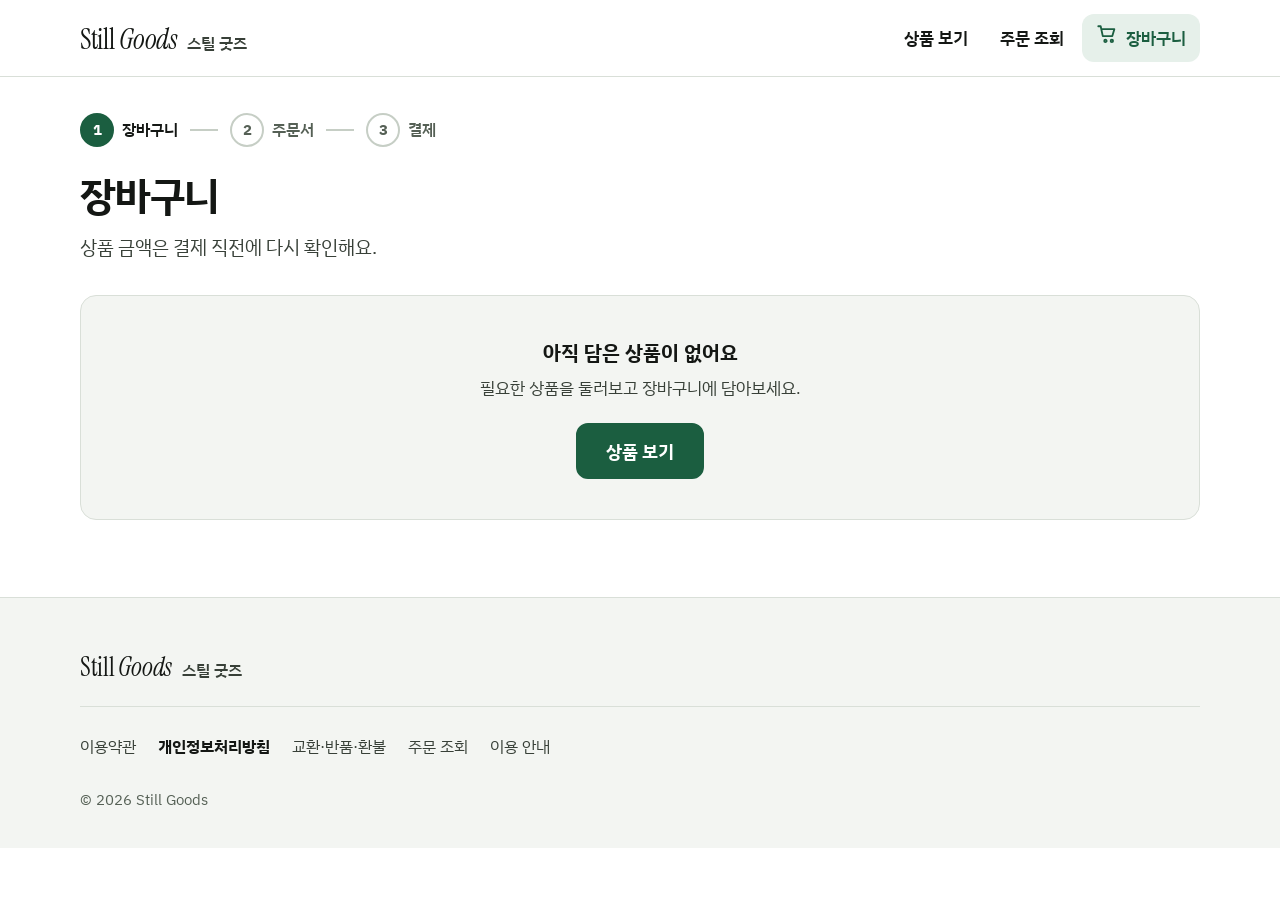
==== cart.html @ 02778bbd "Still Goods 3판 — 홈 · 가게 미리보기(결제 준비 중 · 판매자 정보 0 · 상품 63 · 사진 188) Co-Authored-By: Claude Fable 5.1 <" ====
<!doctype html>
<html lang="ko">
<head>
<meta charset="utf-8">
<meta name="viewport" content="width=device-width, initial-scale=1, viewport-fit=cover">
<title>장바구니 — Still Goods 스틸 굿즈</title>
<meta name="description" content="Still Goods 스틸 굿즈 장바구니.">
<meta name="theme-color" content="#ffffff">
<meta name="robots" content="noindex">
<link rel="icon" href="assets/icon.svg" type="image/svg+xml">
<!-- 가게 — 장바구니(이 브라우저의 localStorage sg.cart.v1). 금액은 예상이고, 결제 금액은 서버가 다시 계산한다. -->
<link rel="preconnect" href="https://fonts.googleapis.com">
<link rel="preconnect" href="https://fonts.gstatic.com" crossorigin>
<link rel="stylesheet" href="https://fonts.googleapis.com/css2?family=Instrument+Serif:ital@0;1&family=IBM+Plex+Mono:wght@400;500&family=IBM+Plex+Sans+KR:wght@400;500;600;700&display=swap">
<link rel="stylesheet" href="assets/style.css">
<link rel="stylesheet" href="assets/shop.css">
</head>
<body data-page="cart">

<header class="hd">
  <div class="wrap hd-row">
    <a class="wm" href="index.html" aria-label="Still Goods 스틸 굿즈 처음으로" data-copy-aria="brand.home_aria"><span class="wm-en">Still <i>Goods</i></span><span class="wm-ko" data-copy="brand.name_ko">스틸 굿즈</span></a>
    <nav class="nav" aria-label="가게 메뉴" data-copy-aria="nav.aria"><a href="shop.html" data-nav="shop" data-copy="nav.shop">상품 보기</a><a href="order.html" data-nav="order" data-copy="nav.order">주문 조회</a><a href="cart.html" data-nav="cart"><span data-icon="cart"></span><span data-copy="nav.cart">장바구니</span><span class="cnt" data-cart-count></span></a></nav>
  </div>
</header>

<main class="page" id="top">
  <div class="wrap">
    <ol class="steps" aria-label="주문 단계" data-copy-aria="steps.aria"><li aria-current="step" data-copy="steps.cart">장바구니</li><li data-copy="steps.checkout">주문서</li><li data-copy="steps.pay">결제</li></ol>
    <div class="page-head rise">
      <h1 data-copy="cart.title">장바구니</h1>
      <p class="lede" data-copy="cart.note">상품 금액은 결제 직전에 다시 확인해요.</p>
    </div>
    <div class="empty" id="cartEmpty" hidden><p class="empty-t" data-copy="cart.empty_title">아직 담은 상품이 없어요</p><p data-copy="cart.empty_body">필요한 상품을 둘러보고 장바구니에 담아보세요.</p><a class="btn" href="shop.html" data-copy="cart.empty_cta">상품 보기</a></div>
    <div class="split" id="cartWrap">
      <div>
        <div class="lines-c" id="cartLines" aria-live="polite"></div>
        <p class="msg" id="cartMsg" role="status"></p>
      </div>
      <aside class="summary" aria-labelledby="sumH">
        <h2 id="sumH" data-copy="sum.title">합계</h2>
        <dl class="sum-rows" id="cartSum"></dl>
        <a class="btn wide" id="toCheckout" href="checkout.html"><span data-copy="cart.checkout">주문하기</span> <span class="arr" aria-hidden="true">→</span></a>
        <p class="note" id="cartSplit" data-copy="cart.split_note" hidden>상품마다 보내는 곳이 달라 따로 도착할 수 있어요.</p>
      </aside>
    </div>
  </div>
</main>

<footer class="ft">
  <div class="wrap">
    <div class="ft-top"><a class="wm" href="index.html"><span class="wm-en">Still <i>Goods</i></span><span class="wm-ko" data-copy="brand.name_ko">스틸 굿즈</span></a></div>
    <nav class="ft-links" aria-label="약관과 안내" data-copy-aria="footer.links_aria"><a href="policy/terms.html" data-copy="footer.terms">이용약관</a><a href="policy/privacy.html"><b data-copy="footer.privacy">개인정보처리방침</b></a><a href="policy/refund.html" data-copy="footer.refund">교환·반품·환불</a><a href="order.html" data-copy="nav.order">주문 조회</a><a href="index.html#ask" data-contact hidden data-copy="nav.inquiry">문의하기</a><a href="LICENSES.md" data-copy="footer.info_link">이용 안내</a></nav>
    <dl class="biz" id="biz" hidden></dl>
    <p class="copy" data-copy="footer.copyright">© 2026 Still Goods</p>
  </div>
</footer>

<script src="assets/copy.ko.js"></script>
<script src="assets/ui.js"></script>
<script src="assets/shop.js"></script>
</body>
</html>
---- assets/style.css ----
/* Still Goods · 스틸 굿즈 — 3판 디자인 체계(오너 선택: 시안 B 의 흐름 + 시안 A 의 색 · 모양, docs/자사몰_디자인_방향_3판.md)
   흰 바탕 · 옅은 회색 구획 · 차분한 초록 하나 · 고딕(IBM Plex Sans KR) · 워드마크만 Instrument Serif · 주문번호 같은 값은 IBM Plex Mono.
   방향서 3절: 사진이 주인공(칸 가득) · 본문 18px(폰 17px) · 값 22~32px 굵게 · 대비 7:1 근처 · 누르는 곳 48px 이상 · 한 줄에 한 정보.
   아치 · 번호판 · 영문 머리말 0. 이 파일 = 바탕 · 머리 · 바닥 · 단추 · 사진 칸 · 홈. 가게 부품은 shop.css. */
:root{
  --bg:#ffffff; --soft:#f3f5f2; --soft-2:#e8ece7; --line:#d9dfd8; --line-2:#c6cec5;
  --ink:#141714; --ink-2:#384038; --ink-3:#556055;
  --green:#1b5e40; --green-2:#124530; --green-soft:#e6f0ea; --green-line:#c5dccd;
  --warn:#8a3b2e; --warn-soft:#f7e9e5;
  --f-ui:"IBM Plex Sans KR","Apple SD Gothic Neo","Malgun Gothic",sans-serif;
  --f-mono:"IBM Plex Mono",monospace;
  --f-display:"Instrument Serif","Times New Roman",serif;
  --r:16px; --gut:clamp(16px,4vw,40px); --sec:clamp(44px,6vw,80px);
}
*{box-sizing:border-box}
html{-webkit-text-size-adjust:100%;scroll-behavior:smooth}
body{margin:0;background:var(--bg);color:var(--ink);font-family:var(--f-ui);font-size:18px;line-height:1.7;word-break:keep-all;overflow-wrap:break-word;-webkit-font-smoothing:antialiased}
img{display:block;max-width:100%}
a{color:inherit;text-decoration:none}
button,input,select,textarea{font:inherit;color:inherit}
h1,h2,h3,p{margin:0}
[hidden]{display:none !important}
.wrap{width:100%;max-width:1200px;margin:0 auto;padding:0 var(--gut)}
.wrap.narrow{max-width:880px}
.ic{width:1em;height:1em;flex:none;fill:none;stroke:currentColor;stroke-width:2;stroke-linecap:round;stroke-linejoin:round}
:focus-visible{outline:3px solid var(--green);outline-offset:3px;border-radius:8px}

/* ── 머리 ── */
.hd{position:sticky;top:0;z-index:20;background:var(--bg);border-bottom:1px solid var(--line);padding-top:env(safe-area-inset-top)}
.hd-row{display:flex;align-items:center;justify-content:space-between;gap:16px;min-height:76px}
.wm{display:inline-flex;align-items:baseline;gap:10px;min-height:48px;padding-top:12px;white-space:nowrap}
.wm-en{font-family:var(--f-display);font-size:28px;line-height:1;letter-spacing:-.01em;color:var(--ink)}
.wm-en i{font-style:italic}
.wm-ko{font-size:16px;font-weight:600;color:var(--ink-2)}
.nav{display:flex;align-items:center;gap:4px}
.nav a{display:inline-flex;align-items:center;gap:8px;min-height:48px;padding:0 14px;border-radius:12px;font-size:17px;font-weight:600;color:var(--ink)}
.nav a:hover{background:var(--soft)}
.nav a[aria-current="page"]{background:var(--green-soft);color:var(--green)}
.nav .ic{font-size:22px}
.cnt{display:inline-grid;place-items:center;min-width:24px;height:24px;padding:0 7px;border-radius:999px;background:var(--green);color:#fff;font-size:15px;font-weight:700;line-height:1}
.cnt:empty{display:none}

/* 시험 결제 띠 */
.band{padding:10px var(--gut);background:#fff4d6;border-bottom:1px solid #e8d49a;color:#5a4300;font-size:16px;font-weight:600;text-align:center}

/* ── 단추 ── */
.btn{display:inline-flex;align-items:center;justify-content:center;gap:10px;min-height:56px;padding:0 28px;border:2px solid var(--green);border-radius:12px;
  background:var(--green);color:#fff;font-size:18px;font-weight:700;letter-spacing:-.01em;text-align:center;cursor:pointer;transition:background .2s,border-color .2s}
.btn:hover{background:var(--green-2);border-color:var(--green-2)}
.btn .ic{font-size:22px}
.btn.line,.btn.ghost{background:#fff;color:var(--ink);border-color:var(--line-2)}
.btn.line:hover,.btn.ghost:hover{border-color:var(--ink);background:#fff}
.btn.small{min-height:48px;padding:0 20px;font-size:17px}
.btn.wide{width:100%}
.btn.big{min-height:60px;font-size:19px}
.btn[disabled],.btn[aria-disabled="true"]{background:var(--soft-2);border-color:var(--soft-2);color:var(--ink-3);cursor:not-allowed}
.textlink{display:inline-flex;align-items:center;gap:6px;min-height:48px;font-weight:700;color:var(--green);text-decoration:underline;text-underline-offset:5px;text-decoration-color:var(--green-line)}
.textlink .ic{font-size:20px}

/* ── 사진 칸 — 상품이 칸의 90% 를 채우게(ui.js) ── */
.pic{position:relative;overflow:hidden;background:#fff;aspect-ratio:1/1}
.pic img{position:absolute;left:5%;top:5%;width:90%;max-width:none;height:auto}

/* ── 쪽 공통 ── */
.page{padding-top:clamp(20px,3vw,36px)}
.page-head{margin-bottom:clamp(20px,3vw,32px)}
.page-head h1{font-size:clamp(28px,3.4vw,40px);font-weight:700;line-height:1.3;letter-spacing:-.03em}
.lede{margin-top:10px;max-width:40em;font-size:clamp(17px,1.6vw,19px);line-height:1.7;color:var(--ink-2)}
.sec{padding-top:var(--sec)}
.h2{font-size:clamp(23px,2.3vw,28px);font-weight:700;line-height:1.35;letter-spacing:-.02em}
.sub{margin-top:6px;font-size:17px;color:var(--ink-2)}
.sec-head{display:flex;align-items:flex-end;justify-content:space-between;gap:16px;margin-bottom:22px}
.note{margin:0;font-size:16px;line-height:1.6;color:var(--ink-3)}

/* ── 홈: 무엇을 바꾸고 싶으세요? ── */
.ask-hero{background:var(--soft);border-bottom:1px solid var(--line);padding:clamp(32px,5vw,64px) 0 clamp(36px,5vw,64px)}
.ask-hero h1{font-size:clamp(32px,4.4vw,50px);font-weight:700;line-height:1.25;letter-spacing:-.03em}
.tiles{list-style:none;margin:clamp(24px,3vw,36px) 0 0;padding:0;display:grid;grid-template-columns:repeat(3,minmax(0,1fr));gap:16px}
.tile{display:flex;flex-direction:column;align-items:flex-start;gap:6px;height:100%;min-height:176px;padding:22px 22px 20px;border:2px solid var(--line);border-radius:18px;background:#fff;transition:border-color .2s,transform .2s,box-shadow .2s}
.tile:hover{border-color:var(--green);transform:translateY(-2px);box-shadow:0 18px 36px -28px rgba(20,60,35,.5)}
.tile-ic{display:grid;place-items:center;width:58px;height:58px;margin-bottom:8px;border-radius:50%;background:var(--green-soft);color:var(--green)}
.tile-ic .ic{font-size:30px}
.tile-name{font-size:23px;font-weight:700;line-height:1.3;letter-spacing:-.02em}
.tile-go{display:flex;align-items:center;gap:8px;margin-top:auto;padding-top:8px;font-size:17px;font-weight:700;color:var(--green)}
.tile-go .ic{font-size:20px}

/* ── 이렇게 고르세요(data/guides.json — 없으면 숨김) ── */
.guide-tabs{margin-top:16px}
#guide .textlink{margin-top:10px}
.guide-steps{list-style:none;margin:18px 0 0;padding:0;display:grid;grid-template-columns:repeat(3,minmax(0,1fr));gap:16px}
.guide-steps li{display:flex;gap:14px;padding:20px;border:1px solid var(--line);border-radius:var(--r);background:#fff}
.guide-steps .num{display:grid;place-items:center;flex:none;width:44px;height:44px;border-radius:50%;background:var(--green);color:#fff;font-size:20px;font-weight:700;font-variant-numeric:tabular-nums}
.guide-steps b{display:block;font-size:19px;font-weight:700;line-height:1.4}
.guide-steps p{margin-top:4px;font-size:16.5px;line-height:1.6;color:var(--ink-2)}
/* 고를 때 이런 점도 — 분야 cautions(후기 · 문의에서 자주 나온 점) 1~3줄, 세 단계 바로 아래 작은 상자 */
.cautions{margin-top:14px;padding:18px 22px;border:1px solid var(--line);border-radius:var(--r);background:var(--soft)}
.cautions h3{font-size:18px;font-weight:700;line-height:1.4}
.cautions ul{list-style:none;margin:8px 0 0;padding:0;display:grid;gap:6px}
.cautions li{position:relative;padding-left:18px;font-size:16.5px;line-height:1.6;color:var(--ink-2)}
.cautions li::before{content:"";position:absolute;left:2px;top:.72em;width:7px;height:7px;border-radius:50%;background:var(--green)}

/* ── 상품 카드 ── */
.grid{list-style:none;margin:0;padding:0;display:grid;grid-template-columns:repeat(4,minmax(0,1fr));gap:24px}
.card{display:flex;flex-direction:column;height:100%;border:1px solid var(--line);border-radius:var(--r);overflow:hidden;background:#fff;transition:box-shadow .25s,border-color .25s}
.card:hover{border-color:var(--line-2);box-shadow:0 18px 40px -28px rgba(20,40,25,.5)}
.card .pic{border-bottom:1px solid var(--line)}
.card-info{position:relative;display:flex;flex-direction:column;gap:6px;padding:16px 16px 18px 20px}
.card-info::before{content:"";position:absolute;left:0;top:16px;bottom:18px;width:4px;border-radius:0 3px 3px 0;background:var(--green)}
.card-name{font-size:17px;font-weight:500;line-height:1.5;display:-webkit-box;-webkit-line-clamp:2;-webkit-box-orient:vertical;overflow:hidden}
.card-price{display:flex;flex-wrap:wrap;align-items:center;gap:6px 10px}
.card-price b{font-size:24px;font-weight:700;letter-spacing:-.02em;font-variant-numeric:tabular-nums}
.card-unit{font-size:15.5px;color:var(--ink-2);font-variant-numeric:tabular-nums}
.card-sub{margin-top:-2px;font-size:15px;line-height:1.5;color:var(--ink-2)}
/* 한 줄 약속 — 홈 첫 줄(문구가 올 때까지 숨김) */
.pledge{margin-bottom:10px;font-size:17px;font-weight:600;line-height:1.5;color:var(--green)}
.card.is-out .pic img{opacity:.5;filter:grayscale(.5)}
.chip-ok{display:inline-flex;align-items:center;padding:3px 9px;border-radius:7px;background:var(--green-soft);color:var(--green);font-size:15px;font-weight:700;line-height:1.4}
.tag{display:inline-flex;align-items:center;padding:3px 9px;border-radius:7px;border:1px solid var(--line-2);background:#fff;color:var(--ink-2);font-size:15px;font-weight:600;line-height:1.4}
.tag.solid{background:var(--ink);border-color:var(--ink);color:#fff}
.tags{display:flex;flex-wrap:wrap;gap:6px}

/* ── 주문 전에 알아 두세요 · 세 줄 ── */
.promise{padding:26px 28px;border:1px solid var(--line);border-radius:20px;background:var(--soft)}
.three{list-style:none;margin:14px 0 0;padding:0}
.three li{display:flex;align-items:flex-start;gap:14px;padding:14px 0}
.three li + li{border-top:1px solid var(--line)}
.three-ic{display:grid;place-items:center;flex:none;width:42px;height:42px;border-radius:50%;background:var(--green-soft);color:var(--green)}
.three-ic .ic{font-size:22px}
.three li > div > b{display:block;font-size:17.5px;font-weight:700}
.three li > div > span{display:block;font-size:16.5px;line-height:1.6;color:var(--ink-2)}
.promise .three li + li{border-top-color:var(--line-2)}
.promise .three-ic{background:#fff}

/* ── 문의(config.json contact — 비면 숨김) ── */
.ask{display:flex;flex-wrap:wrap;align-items:center;gap:16px 18px;padding:24px 28px;border-radius:18px;background:var(--soft)}
.ask-ic{display:grid;place-items:center;flex:none;width:54px;height:54px;border-radius:50%;background:#fff;color:var(--green)}
.ask-ic .ic{font-size:26px}
.ask-t{flex:1 1 280px}
.ask-t b{display:block;font-size:20px;font-weight:700}
.ask-t p{margin-top:4px;font-size:17px;color:var(--ink-2)}
.ask-btns{display:flex;flex-wrap:wrap;gap:10px}

/* ── 다른 곳(장터 주소가 있을 때만) ── */
.stores .btns{display:flex;flex-wrap:wrap;gap:12px}

/* ── 바닥 ── */
.ft{margin-top:var(--sec);background:var(--soft);border-top:1px solid var(--line);padding:44px 0 calc(36px + env(safe-area-inset-bottom))}
.ft .wrap{display:flex;flex-direction:column;gap:16px}
.ft-top{display:flex;flex-wrap:wrap;align-items:baseline;gap:10px 14px;padding-bottom:16px;border-bottom:1px solid var(--line)}
.ft-top .wm-en{font-size:26px}
.ft-links{display:flex;flex-wrap:wrap;gap:0 22px}
.ft-links a{display:inline-flex;align-items:center;min-height:48px;font-size:16px;color:var(--ink-2)}
.ft-links a:hover,.ft-links a[aria-current="page"]{color:var(--ink);text-decoration:underline;text-underline-offset:4px}
.ft-links b{font-weight:700;color:var(--ink)}
.biz{display:flex;flex-wrap:wrap;gap:4px 18px;margin:0;font-size:15px;line-height:1.7;color:var(--ink-2)}
.biz > div{display:inline-flex;gap:6px}
.biz dt{color:var(--ink-3)}
.biz dd{margin:0}
.copy{margin:0;font-size:15px;color:var(--ink-3)}

/* ── 첫 등장 ── */
@keyframes up{from{opacity:0;transform:translateY(10px)}to{opacity:1;transform:none}}
.rise{animation:up .6s cubic-bezier(.2,.7,.2,1) both;animation-delay:calc(var(--i,0) * 50ms)}

/* ── 너비 ── */
@media (max-width:1000px){
  .grid{grid-template-columns:repeat(3,minmax(0,1fr))}
  .tiles{grid-template-columns:repeat(2,minmax(0,1fr))}
}
@media (max-width:760px){
  body{font-size:17px}
  .hd{position:static}
  .hd-row{flex-wrap:wrap;min-height:0;padding-top:8px;padding-bottom:8px;row-gap:6px}
  .wm-en{font-size:25px}
  .wm-ko{font-size:15px}
  .nav{width:100%;display:grid;grid-template-columns:repeat(3,minmax(0,1fr));gap:6px}
  .nav a{justify-content:center;padding:0 6px;background:var(--soft);font-size:16px}
  .tiles{gap:12px}
  .tile{min-height:0;padding:16px 16px 14px}
  .tile-ic{width:50px;height:50px;margin-bottom:4px}
  .tile-ic .ic{font-size:26px}
  .tile-name{font-size:20px}
  .tile-go{font-size:16px}
  .guide-steps{grid-template-columns:minmax(0,1fr);gap:10px}
  .guide-steps li{padding:16px}
  .cautions{padding:16px 18px}
  .grid{grid-template-columns:repeat(2,minmax(0,1fr));gap:12px}
  .card-info{padding:12px 12px 14px 16px}
  .card-info::before{top:12px;bottom:14px}
  .card-name{font-size:16px}
  .card-price b{font-size:21px}
  .card-unit{font-size:15px}
  .sec-head{flex-direction:column;align-items:flex-start;gap:12px}
  .promise{padding:20px}
  .ask{flex-direction:column;align-items:flex-start;padding:22px}
  .ask-btns{width:100%}
  .ask-btns .btn{flex:1 1 100%}
}
@media (prefers-reduced-motion:reduce){
  html{scroll-behavior:auto}
  .rise{animation:none}
  .btn,.tile,.card,.nav a{transition:none}
  .tile:hover{transform:none}
}
---- assets/shop.css ----
/* Still Goods · 스틸 굿즈 — 3판 가게 쪽 부품(style.css 위에 얹는다)
   목록(분야 칩 · 카드) · 상세(사진 → 이름 → 값 → 담기 → 세 줄 → 맞아요/안 맞아요 → 설명 · 고시 · 폰 아래 고정 띠)
   · 단계 표시 · 장바구니 줄 · 합계 상자 · 주문서 칸 · 동의 · 결과 · 조회 · 약관 글. 색은 흰 · 옅은 회색 · 초록 하나. */

/* ── 목록 ── */
.crumb{display:flex;flex-wrap:wrap;align-items:center;gap:6px 10px;min-height:48px;margin-bottom:8px;font-size:16px;color:var(--ink-2)}
.crumb a{display:inline-flex;align-items:center;justify-content:center;min-height:48px;min-width:48px;text-decoration:underline;text-underline-offset:4px;text-decoration-color:var(--line-2)}
.example-note{margin:0 0 18px;padding:12px 16px;border-radius:12px;background:#fff4d6;color:#5a4300;font-size:16px;font-weight:600}
.list-meta{display:flex;flex-wrap:wrap;align-items:center;justify-content:space-between;gap:12px 20px;margin-bottom:22px}
.filters{display:flex;flex-wrap:wrap;gap:8px}
.chip{display:inline-flex;align-items:center;gap:8px;min-height:48px;padding:0 18px;border:2px solid var(--line);border-radius:999px;background:#fff;font-size:17px;font-weight:600;cursor:pointer;transition:border-color .2s,background .2s}
.chip:hover{border-color:var(--green)}
.chip small{font-size:15px;font-weight:600;color:var(--ink-3)}
.chip[aria-pressed="true"]{border-color:var(--green);background:var(--green);color:#fff}
.chip[aria-pressed="true"] small{color:#dcebe2}
.cat-guide{margin-bottom:22px}
.attrs{margin:-6px 0 22px}
.attrs .chip{min-height:48px;border-width:2px;font-size:16px}
.attrs .chip[aria-pressed="true"]{background:var(--green-soft);border-color:var(--green);color:var(--green)}
.attrs .chip[aria-pressed="true"] small{color:var(--green)}
.empty{padding:40px 24px;border:1px solid var(--line);border-radius:var(--r);background:var(--soft);font-size:17px;line-height:1.7;color:var(--ink-2);text-align:center}
.empty p{margin:0}
.empty .empty-t{margin-bottom:4px;font-size:20px;font-weight:700;color:var(--ink)}
.empty a:not(.btn){color:var(--green);font-weight:700;text-decoration:underline;text-underline-offset:4px}
.empty .btn{margin-top:20px}

/* ── 상세 ── */
.item{display:grid;grid-template-columns:minmax(0,1.1fr) minmax(0,1fr);gap:clamp(28px,4vw,56px);align-items:start}
.gallery{min-width:0}
.gallery .pic{border:1px solid var(--line);border-radius:20px}
.shots{display:flex;width:100%;overflow-x:auto;scroll-snap-type:x mandatory;scrollbar-width:none;border:1px solid var(--line);border-radius:20px}
.shots::-webkit-scrollbar{display:none}
.shots > .pic{flex:0 0 100%;scroll-snap-align:center;border:0;border-radius:0}
.dots{display:flex;justify-content:center;gap:4px;margin-top:8px}
.dots button{display:grid;place-items:center;width:48px;height:48px;padding:0;border:0;background:none;cursor:pointer}
.dots i{display:block;width:11px;height:11px;border-radius:50%;background:var(--line-2)}
.dots button[aria-current="true"] i{background:var(--green)}
.buybox{min-width:0}
.buybox h1{font-size:clamp(24px,2.4vw,30px);font-weight:700;line-height:1.38;letter-spacing:-.02em}
.price-row{display:flex;flex-wrap:wrap;align-items:center;gap:8px 12px;margin-top:14px}
.bigprice{font-size:clamp(28px,2.8vw,32px);font-weight:700;letter-spacing:-.02em;font-variant-numeric:tabular-nums}
.unit{margin-top:4px;font-size:17px;color:var(--ink-2)}
.buybox .tags{margin-top:10px}
.field{display:flex;flex-direction:column;gap:8px}
.field > label,.field > .lab{font-size:17px;font-weight:600;color:var(--ink)}
.buybox .field{margin-top:22px}
.select,.input,.textarea{width:100%;min-height:56px;padding:12px 16px;border:2px solid var(--line-2);border-radius:12px;background:#fff;font-size:18px;line-height:1.4}
.textarea{min-height:120px;resize:vertical}
.select:focus,.input:focus,.textarea:focus{outline:none;border-color:var(--green);box-shadow:0 0 0 3px var(--green-soft)}
.input[aria-invalid="true"],.select[aria-invalid="true"]{border-color:var(--warn)}
.input::placeholder,.textarea::placeholder{color:#7b847b}
.buy{display:flex;flex-direction:column;gap:12px}
.buy .line{display:flex;align-items:center;justify-content:space-between;gap:14px}
.qty{display:inline-flex;align-items:center;border:2px solid var(--line-2);border-radius:12px;overflow:hidden;background:#fff}
.qty button{width:52px;height:52px;border:0;background:#fff;font-size:24px;line-height:1;cursor:pointer}
.qty button:hover{background:var(--soft)}
.qty button[disabled]{color:var(--line-2);cursor:not-allowed}
.qty output{min-width:52px;text-align:center;font-size:19px;font-weight:600}
.sum{font-size:21px;font-weight:700;font-variant-numeric:tabular-nums}
.msg{min-height:26px;margin:0;font-size:17px;line-height:1.6;color:var(--ink-2)}
.msg.err{color:var(--warn);font-weight:600}
.msg a{color:var(--green);font-weight:700;text-decoration:underline;text-underline-offset:4px}
.buybox .three{margin-top:16px;padding:2px 18px;border:1px solid var(--line);border-radius:14px}
.narrow-col{max-width:880px}
.detail-body figure img{max-width:640px}
.fitbox{margin-top:clamp(36px,5vw,56px);padding:22px 24px;border:2px solid var(--green-line);border-radius:18px}
.fit-cols{display:grid;grid-template-columns:repeat(2,minmax(0,1fr));gap:20px;margin-top:14px}
.fit-col > b{display:block;padding-bottom:8px;margin-bottom:6px;border-bottom:1px solid var(--line);font-size:17.5px;font-weight:700}
.fit-col.yes > b{color:var(--green)}
.fit-col.no > b{color:var(--warn)}
.fit-col ul{list-style:none;margin:0;padding:0}
.fit-col li{display:flex;align-items:flex-start;gap:10px;padding:6px 0;font-size:17px;line-height:1.55}
.fit-col li .ic{margin-top:4px;font-size:19px;stroke-width:2.6}
.fit-col.yes li .ic{color:var(--green)}
.fit-col.no li .ic{color:var(--warn)}
.detail{margin-top:clamp(36px,5vw,56px)}
.detail .h2{padding-bottom:14px;border-bottom:2px solid var(--ink)}
.detail-body p{margin-top:14px;font-size:18px;line-height:1.8}
.detail-body figure{margin:18px 0 0}
.detail-body figure img{width:100%;border:1px solid var(--line);border-radius:14px}
.tbl{width:100%;margin-top:18px;border-collapse:collapse;font-size:17px}
.tbl th{width:30%;padding:14px 12px 14px 0;border-bottom:1px solid var(--line);text-align:left;vertical-align:top;font-weight:600;color:var(--ink-2)}
.tbl td{padding:14px 0;border-bottom:1px solid var(--line);vertical-align:top}
.fold{border:1px solid var(--line);border-radius:14px;background:#fff}
.fold summary{display:flex;align-items:center;justify-content:space-between;min-height:60px;padding:0 20px;cursor:pointer;list-style:none;font-size:18px;font-weight:700}
.fold summary::-webkit-details-marker{display:none}
.fold summary::after{content:"+";font-size:24px;font-weight:400;color:var(--green)}
.fold[open] summary::after{content:"−"}
.fold > div{padding:0 20px 18px}
/* 폰: 아래 고정 사기 띠 */
.buybar{display:none}
@media (max-width:760px){
  .buybar{position:fixed;left:0;right:0;bottom:0;z-index:30;display:flex;align-items:center;gap:12px;padding:10px var(--gut) calc(10px + env(safe-area-inset-bottom));background:#fff;border-top:1px solid var(--line);box-shadow:0 -10px 24px -18px rgba(0,0,0,.35)}
  .buybar-sum{font-size:22px;font-weight:700;font-variant-numeric:tabular-nums;white-space:nowrap}
  .buybar .btn{flex:1;min-height:56px;padding:0 16px}
  body.has-buybar{padding-bottom:84px}
}

/* ── 단계(장바구니 → 주문서 → 결제) ── */
.steps{list-style:none;display:flex;flex-wrap:wrap;align-items:center;gap:8px 12px;margin:0 0 22px;padding:0;counter-reset:s}
.steps li{display:inline-flex;align-items:center;gap:8px;font-size:16px;font-weight:600;color:var(--ink-3);counter-increment:s}
.steps li::before{content:counter(s);display:inline-grid;place-items:center;width:30px;height:30px;border-radius:50%;border:2px solid var(--line-2);font-size:15px;font-weight:700;color:var(--ink-3)}
.steps li[aria-current="step"]{color:var(--ink)}
.steps li[aria-current="step"]::before{background:var(--green);border-color:var(--green);color:#fff}
.steps li.done{color:var(--ink-2)}
.steps li.done::before{content:"✓";border-color:var(--green);color:var(--green)}
.steps li:not(:last-child)::after{content:"";width:28px;height:2px;margin-left:4px;background:var(--line-2)}

/* ── 장바구니 ── */
.split{display:grid;grid-template-columns:minmax(0,1fr) 380px;gap:clamp(24px,3vw,40px);align-items:start}
.lines-c{border-top:2px solid var(--ink)}
.c-row{display:grid;grid-template-columns:104px minmax(0,1fr) auto;gap:18px;align-items:center;padding:18px 0;border-bottom:1px solid var(--line)}
.c-row .pic{border:1px solid var(--line);border-radius:12px}
.c-row .t{display:flex;flex-direction:column;gap:4px;min-width:0}
.c-row .t a{display:flex;align-items:center;min-height:48px;font-size:17px;font-weight:600;line-height:1.5}
.c-row .t a:hover{text-decoration:underline;text-underline-offset:4px}
.c-row .opt{font-size:16px;color:var(--ink-2)}
.c-row .ctl{display:flex;align-items:center;gap:18px;justify-content:flex-end}
.c-row .lp{min-width:96px;text-align:right;font-size:19px;font-weight:700;font-variant-numeric:tabular-nums}
.linkbtn{appearance:none;flex:none;white-space:nowrap;min-height:48px;min-width:48px;padding:0 10px;border:0;background:none;font-size:16px;font-weight:600;color:var(--ink-2);cursor:pointer;text-decoration:underline;text-underline-offset:4px}
.linkbtn:hover{color:var(--warn)}
/* 구성 — 세트의 구성품 · 수량 · 나눠 적은 값, 맨 아래 종 · 개수 · 개당(값 · 담기 아래, 세 줄 위) */
.parts{margin-top:18px;padding:16px 20px 14px;border:1px solid var(--line);border-radius:var(--r);background:#fff}
.parts h2{font-size:18px;font-weight:700}
.parts-list{list-style:none;margin:6px 0 0;padding:0}
.parts-list li{display:grid;grid-template-columns:minmax(0,1fr) auto;gap:4px 14px;align-items:baseline;padding:10px 0;border-top:1px solid var(--line)}
.parts-list li:first-child{border-top:0}
.parts-list .pn{font-size:16.5px;line-height:1.5}
.parts-list .pq{font-size:16px;color:var(--ink-2);white-space:nowrap;font-variant-numeric:tabular-nums}
.parts-market{margin-top:4px;padding-top:10px;border-top:1px solid var(--line);font-size:15px;color:var(--ink-2);font-variant-numeric:tabular-nums}
/* 실측 한 줄 — 상세 사진 바로 아래 */
.ship-from{margin-top:2px}
.supplier-consent .ck{border-top:0}
.measure{margin-top:10px;font-size:16px;font-weight:600;color:var(--ink-2);font-variant-numeric:tabular-nums}
.summary{position:sticky;top:96px;padding:24px;border:1px solid var(--line);border-radius:18px;background:var(--soft)}
.summary h2{font-size:21px;font-weight:700}
.sum-rows{margin:14px 0 18px}
.sum-rows > div{display:flex;justify-content:space-between;gap:16px;padding:8px 0;font-size:17px;color:var(--ink-2)}
.sum-rows dt,.sum-rows dd{margin:0}
.sum-rows dd{color:var(--ink);font-weight:600;font-variant-numeric:tabular-nums}
.sum-rows .total{margin-top:6px;padding-top:14px;border-top:2px solid var(--ink);font-size:20px;font-weight:700;color:var(--ink)}
.sum-rows .total dd{font-size:24px;font-weight:700}
.summary .note{margin-top:14px}
.summary .btn.wide{margin-top:16px}
.mini{list-style:none;margin:14px 0 0;padding:0;border-bottom:1px solid var(--line-2)}
.mini li{display:flex;justify-content:space-between;gap:14px;padding:8px 0;font-size:16.5px;line-height:1.5}
.mini .q{margin-left:6px;color:var(--ink-3)}
.mini .p{flex:none;font-weight:600;font-variant-numeric:tabular-nums}

/* ── 주문서 ── */
.form{display:flex;flex-direction:column;gap:clamp(24px,3vw,36px)}
.fset{margin:0;padding:0;border:0;display:flex;flex-direction:column;gap:18px}
.fset legend{margin-bottom:6px;padding:0;font-size:22px;font-weight:700}
.grid2{display:grid;grid-template-columns:repeat(2,minmax(0,1fr));gap:18px}
.req{margin-left:8px;padding:1px 7px;border-radius:6px;background:var(--green-soft);color:var(--green);font-size:15px;font-weight:700;vertical-align:2px}
.hint{margin:0;font-size:16px;line-height:1.6;color:var(--ink-2)}
/* 주소 찾기 — 우편번호 칸 옆 단추 · 그 아래 카카오 우편번호 서비스 상자(아래 로고는 가리지 않음 — 서비스 이용 조건) */
.zip-row{display:flex;gap:10px}
.zip-row .input{flex:1 1 auto;min-width:0}
.zip-btn{flex:none;min-height:48px;padding:0 18px;white-space:nowrap}
.postcode{margin-top:14px;border:1px solid var(--line-2);border-radius:var(--r);overflow:hidden;background:#fff}
.postcode-hd{display:flex;align-items:center;justify-content:space-between;gap:10px;padding:6px 6px 6px 16px;border-bottom:1px solid var(--line);background:var(--soft)}
.postcode-hd b{font-size:17px}
.postcode-body{height:470px}
.ferr{margin:0;font-size:16px;line-height:1.5;color:var(--warn);font-weight:600}
.agree{display:flex;flex-direction:column;border:1px solid var(--line);border-radius:16px;background:#fff}
.agree > * + *{border-top:1px solid var(--line)}
.ck{display:flex;align-items:center;gap:14px;min-height:60px;padding:8px 18px;cursor:pointer}
.ck.all{background:var(--soft);border-radius:16px 16px 0 0;font-weight:700}
.ck .grow{flex:1;font-size:17px}
.ck a{display:inline-flex;align-items:center;justify-content:center;min-height:48px;min-width:48px;font-size:16px;font-weight:600;color:var(--green);text-decoration:underline;text-underline-offset:4px}
.ck input{appearance:none;flex:none;width:26px;height:26px;margin:0;border:2px solid var(--ink-3);border-radius:7px;background:#fff;display:grid;place-content:center;cursor:pointer}
.ck input::before{content:"";width:12px;height:7px;border-left:3px solid #fff;border-bottom:3px solid #fff;transform:rotate(-45deg) translate(1px,-1px);opacity:0}
.ck input:checked{background:var(--green);border-color:var(--green)}
.ck input:checked::before{opacity:1}
.consent{padding:4px 18px 12px 58px}
.consent summary{display:inline-flex;align-items:center;min-height:48px;cursor:pointer;font-size:16px;font-weight:600;color:var(--ink-2)}
.consent summary::after{content:"+";margin-left:8px;color:var(--green)}
.consent[open] summary::after{content:"−"}
.consent .tbl{margin-top:4px;font-size:15.5px}
.todo{padding:1px 6px;border-radius:5px;background:#fff4d6;color:#5a4300;font-weight:700}

/* ── 결과(결제 끝 · 실패) · 조회 ── */
.result{max-width:720px}
.result h1{font-size:clamp(28px,3.4vw,38px);font-weight:700;line-height:1.3;letter-spacing:-.02em}
.result .msg{margin:12px 0 22px;font-size:18px}
.kv{margin:0 0 22px;border-top:2px solid var(--ink)}
.kv > div{display:grid;grid-template-columns:140px minmax(0,1fr);gap:16px;padding:12px 0;border-bottom:1px solid var(--line);font-size:17px}
.kv dt{color:var(--ink-2);font-weight:600}
.kv dd{margin:0}
.kv .mono{font-family:var(--f-mono);font-size:16.5px;letter-spacing:.02em}
.acts{display:flex;flex-wrap:wrap;gap:12px}
.status{display:inline-flex;align-items:center;gap:8px;margin-bottom:16px;padding:6px 14px;border-radius:999px;background:var(--green-soft);color:var(--green);font-size:18px;font-weight:700}
.status.wait{background:#fff4d6;color:#5a4300}
.spin{display:inline-block;width:18px;height:18px;margin-right:10px;border:3px solid var(--line-2);border-top-color:var(--green);border-radius:50%;vertical-align:-3px;animation:spin .9s linear infinite}
@keyframes spin{to{transform:rotate(360deg)}}
.lookup{display:grid;grid-template-columns:minmax(0,1fr) minmax(0,1fr) auto;gap:16px;align-items:end;max-width:880px;padding:22px;border:1px solid var(--line);border-radius:18px;background:var(--soft)}
.panel{margin-top:24px}
.panel .result{max-width:none;padding:24px;border:1px solid var(--line);border-radius:18px}
.req-form{display:flex;flex-direction:column;gap:14px;margin-top:20px;padding-top:20px;border-top:1px solid var(--line)}
.radio{display:flex;flex-wrap:wrap;gap:10px}
.radio label{display:inline-flex;align-items:center;gap:10px;min-height:52px;padding:0 18px;border:2px solid var(--line-2);border-radius:12px;font-size:17px;font-weight:600;cursor:pointer}
.radio input{width:20px;height:20px;accent-color:var(--green)}

/* ── 약관 글(초안) ── */
.draft{display:inline-flex;margin-bottom:12px;padding:4px 12px;border-radius:999px;background:#fff4d6;color:#5a4300;font-size:15px;font-weight:700}
.meta{margin-top:8px;font-size:16px;color:var(--ink-2)}
.doc-wrap{display:grid;grid-template-columns:240px minmax(0,1fr);gap:clamp(24px,4vw,56px);align-items:start}
.toc{position:sticky;top:96px;padding:18px;border:1px solid var(--line);border-radius:16px;background:var(--soft);font-size:16px}
.toc ol,.toc ul{margin:0;padding-left:20px}
.toc a{display:inline-flex;align-items:center;min-height:48px;color:var(--ink-2)}
.toc a:hover{color:var(--green);text-decoration:underline;text-underline-offset:4px}
.doc{max-width:760px;font-size:18px;line-height:1.85}
.doc h2{margin:36px 0 10px;padding-top:8px;font-size:22px;font-weight:700;line-height:1.4;scroll-margin-top:96px}
.doc h2:first-child{margin-top:0}
.doc h3{margin:22px 0 6px;font-size:19px;font-weight:700}
.doc p,.doc li{color:var(--ink)}
.doc p{margin:10px 0}
.doc ol,.doc ul{margin:10px 0;padding-left:24px}
.doc li{margin:6px 0}
.doc .tbl{font-size:16.5px}
.ph{display:inline-block;padding:0 6px;border-radius:5px;background:#fff4d6;font-family:var(--f-mono);font-size:15px;color:#5a4300}

/* ── 너비 ── */
@media (max-width:1000px){
  .split{grid-template-columns:minmax(0,1fr)}
  .summary{position:static}
  .doc-wrap{grid-template-columns:minmax(0,1fr)}
  .toc{position:static}
}
@media (max-width:760px){
  .item{grid-template-columns:minmax(0,1fr)}
  .gallery{margin:0 calc(-1 * var(--gut))}
  .gallery .pic,.shots{border-radius:0;border-left:0;border-right:0}
  .fitbox{padding:18px}
  .fit-cols{grid-template-columns:minmax(0,1fr)}
  .tbl th{width:36%}
  .chip{padding:0 14px;font-size:16px}
  .c-row{grid-template-columns:84px minmax(0,1fr);gap:14px;align-items:start}
  .c-row .ctl{grid-column:2;justify-content:space-between;flex-wrap:wrap;gap:10px 14px}
  .c-row .lp{min-width:0;margin-left:auto}
  .grid2{grid-template-columns:minmax(0,1fr)}
  .consent{padding:4px 14px 12px}
  .kv > div{grid-template-columns:110px minmax(0,1fr)}
  .lookup{grid-template-columns:minmax(0,1fr)}
}
@media (prefers-reduced-motion:reduce){
  .shots{scroll-behavior:auto}
  .spin{animation:none}
  .chip{transition:none}
}
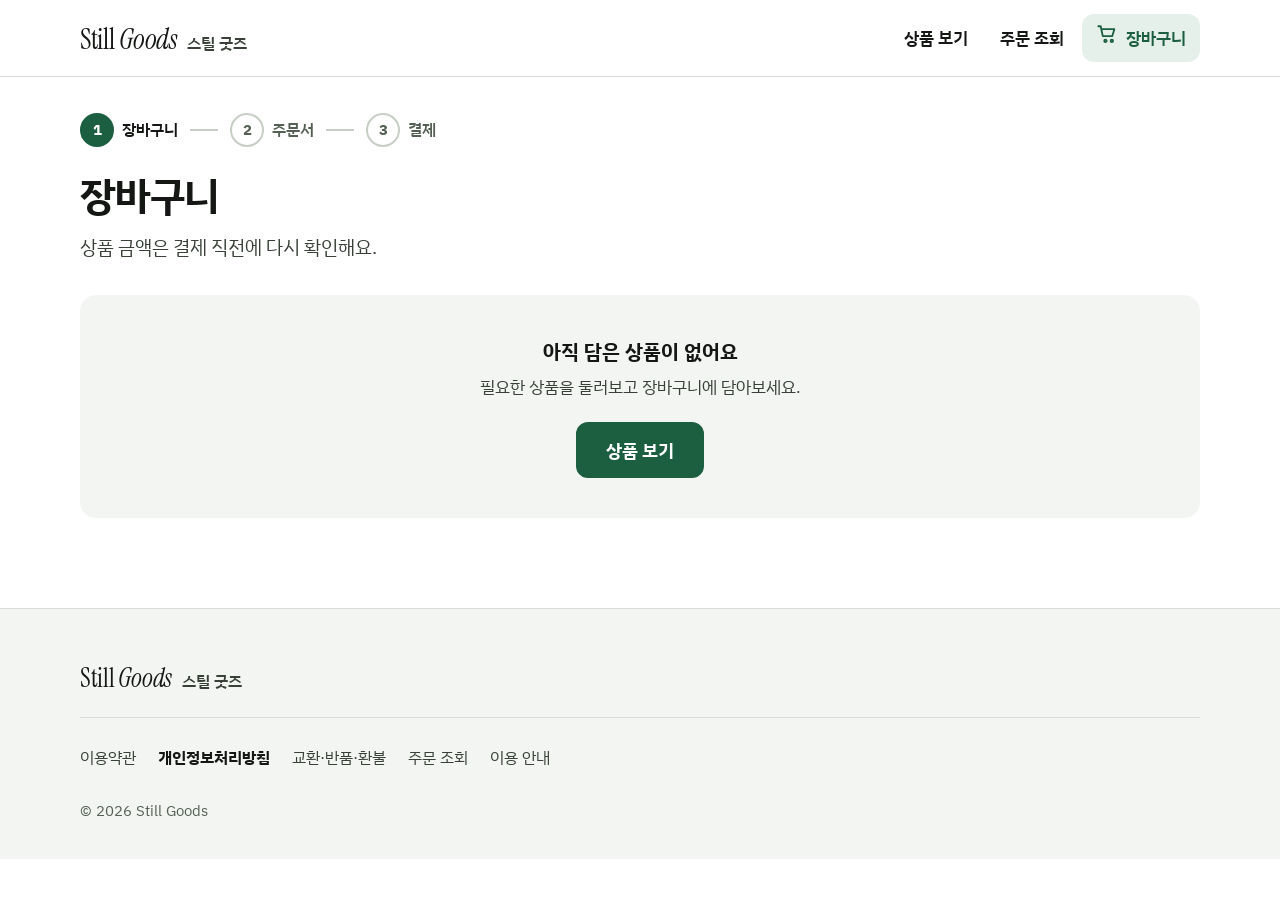
==== commit d29e5dc7: "Still Goods 4판 — 홈 · 가게 디자인 갱신(첫인상 · 분야 사진 칸 · 카드 테두리 0 · 문제 → 해결 · 고르는 법 카드 · 폰 메뉴), 상품 자료는 그대로 Co-" ====
--- a/cart.html
+++ b/cart.html
@@ -20,7 +20,10 @@
 <header class="hd">
   <div class="wrap hd-row">
     <a class="wm" href="index.html" aria-label="Still Goods 스틸 굿즈 처음으로" data-copy-aria="brand.home_aria"><span class="wm-en">Still <i>Goods</i></span><span class="wm-ko" data-copy="brand.name_ko">스틸 굿즈</span></a>
-    <nav class="nav" aria-label="가게 메뉴" data-copy-aria="nav.aria"><a href="shop.html" data-nav="shop" data-copy="nav.shop">상품 보기</a><a href="order.html" data-nav="order" data-copy="nav.order">주문 조회</a><a href="cart.html" data-nav="cart"><span data-icon="cart"></span><span data-copy="nav.cart">장바구니</span><span class="cnt" data-cart-count></span></a></nav>
+    <nav class="nav" aria-label="가게 메뉴" data-copy-aria="nav.aria"><a class="nav-wide" href="shop.html" data-nav="shop" data-copy="nav.shop">상품 보기</a><a class="nav-wide" href="order.html" data-nav="order" data-copy="nav.order">주문 조회</a><a class="nav-cart" href="cart.html" data-nav="cart"><span data-icon="cart"></span><span class="nav-cart-t" data-copy="nav.cart">장바구니</span><span class="cnt" data-cart-count></span></a><button class="nav-menu" type="button" aria-expanded="false" aria-controls="navPanel" aria-label="메뉴" data-copy-aria="nav.menu" data-menu><span data-icon="menu"></span><span data-copy="nav.menu">메뉴</span></button></nav>
+  </div>
+  <div class="nav-panel" id="navPanel" hidden>
+    <div class="wrap"><a href="shop.html" data-copy="nav.shop">상품 보기</a><a href="order.html" data-copy="nav.order">주문 조회</a><a href="index.html#ask" data-contact hidden data-copy="nav.inquiry">문의하기</a></div>
   </div>
 </header>
 
--- a/assets/style.css
+++ b/assets/style.css
@@ -1,4 +1,6 @@
-/* Still Goods · 스틸 굿즈 — 3판 디자인 체계(오너 선택: 시안 B 의 흐름 + 시안 A 의 색 · 모양, docs/자사몰_디자인_방향_3판.md)
+/* Still Goods · 스틸 굿즈 — 4판 디자인 체계(docs/자사몰_디자인_방향_4판.md — 3판의 색 · 글꼴 위에 차례 · 겉모습만 바꿈)
+   4판: 카드 · 분야 칸 · 상자 테두리 0(여백 · 옅은 바탕으로 나눔) · 초록 세로줄 0 · 배지 → 작은 글 · 폰 h1 28px · 구획 여백 넓게.
+   입력 칸 · 체크 · 단추 · 칩의 테두리는 그대로(조작 요소는 테두리가 있어야 보인다).
    흰 바탕 · 옅은 회색 구획 · 차분한 초록 하나 · 고딕(IBM Plex Sans KR) · 워드마크만 Instrument Serif · 주문번호 같은 값은 IBM Plex Mono.
    방향서 3절: 사진이 주인공(칸 가득) · 본문 18px(폰 17px) · 값 22~32px 굵게 · 대비 7:1 근처 · 누르는 곳 48px 이상 · 한 줄에 한 정보.
    아치 · 번호판 · 영문 머리말 0. 이 파일 = 바탕 · 머리 · 바닥 · 단추 · 사진 칸 · 홈. 가게 부품은 shop.css. */
@@ -10,7 +12,7 @@
   --f-ui:"IBM Plex Sans KR","Apple SD Gothic Neo","Malgun Gothic",sans-serif;
   --f-mono:"IBM Plex Mono",monospace;
   --f-display:"Instrument Serif","Times New Roman",serif;
-  --r:16px; --gut:clamp(16px,4vw,40px); --sec:clamp(44px,6vw,80px);
+  --r:16px; --gut:clamp(16px,4vw,40px); --sec:clamp(52px,7vw,96px);
 }
 *{box-sizing:border-box}
 html{-webkit-text-size-adjust:100%;scroll-behavior:smooth}
@@ -37,6 +39,15 @@
 .nav a:hover{background:var(--soft)}
 .nav a[aria-current="page"]{background:var(--green-soft);color:var(--green)}
 .nav .ic{font-size:22px}
+/* 4판 폰 메뉴 — 단추 · 아래로 펼치는 작은 판(컴퓨터 너비에서는 숨김) */
+.nav-menu{display:none;align-items:center;gap:8px;min-height:48px;min-width:48px;padding:0 14px;border:2px solid var(--line-2);border-radius:12px;background:#fff;font-size:17px;font-weight:600;cursor:pointer}
+.nav-menu .ic{font-size:22px}
+.nav-menu[aria-expanded="true"]{border-color:var(--green);color:var(--green)}
+.nav-panel{border-top:1px solid var(--line);background:var(--bg)}
+.nav-panel .wrap{display:flex;flex-direction:column;padding-top:6px;padding-bottom:10px}
+.nav-panel a{display:flex;align-items:center;min-height:52px;font-size:18px;font-weight:600;border-bottom:1px solid var(--soft-2)}
+.nav-panel a:last-child{border-bottom:0}
+@media (min-width:720px){.nav-panel{display:none !important}}
 .cnt{display:inline-grid;place-items:center;min-width:24px;height:24px;padding:0 7px;border-radius:999px;background:var(--green);color:#fff;font-size:15px;font-weight:700;line-height:1}
 .cnt:empty{display:none}
 
@@ -72,55 +83,89 @@
 .sec-head{display:flex;align-items:flex-end;justify-content:space-between;gap:16px;margin-bottom:22px}
 .note{margin:0;font-size:16px;line-height:1.6;color:var(--ink-3)}
 
-/* ── 홈: 무엇을 바꾸고 싶으세요? ── */
-.ask-hero{background:var(--soft);border-bottom:1px solid var(--line);padding:clamp(32px,5vw,64px) 0 clamp(36px,5vw,64px)}
-.ask-hero h1{font-size:clamp(32px,4.4vw,50px);font-weight:700;line-height:1.25;letter-spacing:-.03em}
-.tiles{list-style:none;margin:clamp(24px,3vw,36px) 0 0;padding:0;display:grid;grid-template-columns:repeat(3,minmax(0,1fr));gap:16px}
-.tile{display:flex;flex-direction:column;align-items:flex-start;gap:6px;height:100%;min-height:176px;padding:22px 22px 20px;border:2px solid var(--line);border-radius:18px;background:#fff;transition:border-color .2s,transform .2s,box-shadow .2s}
-.tile:hover{border-color:var(--green);transform:translateY(-2px);box-shadow:0 18px 36px -28px rgba(20,60,35,.5)}
-.tile-ic{display:grid;place-items:center;width:58px;height:58px;margin-bottom:8px;border-radius:50%;background:var(--green-soft);color:var(--green)}
-.tile-ic .ic{font-size:30px}
-.tile-name{font-size:23px;font-weight:700;line-height:1.3;letter-spacing:-.02em}
-.tile-go{display:flex;align-items:center;gap:8px;margin-top:auto;padding-top:8px;font-size:17px;font-weight:700;color:var(--green)}
-.tile-go .ic{font-size:20px}
+/* ── 홈: 브랜드 첫인상(영문 한 줄 · 한글 한 줄 · 단추 + 상품 사진 셋을 정물처럼) ── */
+.hero{background:var(--soft);padding:clamp(36px,6vw,88px) 0 clamp(40px,6vw,88px)}
+.hero-row{display:grid;grid-template-columns:minmax(0,1fr) minmax(0,1.05fr);gap:clamp(28px,5vw,72px);align-items:center}
+.hero-en{font-family:var(--f-display);font-size:clamp(34px,4.4vw,60px);line-height:1.08;letter-spacing:-.01em;color:var(--ink)}
+.hero-ko{margin-top:16px;font-size:clamp(28px,3vw,40px);font-weight:700;line-height:1.35;letter-spacing:-.03em}
+.hero-go{margin-top:28px}
+.hero-pics{list-style:none;margin:0;padding:0;display:grid;grid-template-columns:repeat(2,minmax(0,1fr));gap:clamp(12px,1.6vw,20px)}
+.hero-pics[data-n="1"]{grid-template-columns:minmax(0,1fr);max-width:420px}
+.hero-pics[data-n="3"]{grid-template-columns:minmax(0,1.3fr) minmax(0,1fr)}
+.hero-pics[data-n="3"] .hero-pic:first-child{grid-row:span 2}
+.hero-pic a{display:block;height:100%}
+.hero-pic .pic{border-radius:20px;box-shadow:0 22px 40px -34px rgba(20,40,25,.45)}
+.hero-pics[data-n="3"] .hero-pic:first-child .pic{aspect-ratio:auto;height:100%}
+
+/* ── 홈: 분야(사진 칸 — 대표 상품 사진 + 분야 이름, 테두리 0 · 옅은 바탕) ── */
+.cats{list-style:none;margin:0;padding:0;display:grid;grid-template-columns:repeat(auto-fit,minmax(150px,1fr));gap:16px}
+.cat{display:flex;flex-direction:column;gap:12px;height:100%;padding:14px 14px 16px;border-radius:18px;background:var(--soft);transition:background .2s}
+.cat:hover{background:var(--soft-2)}
+.cat .pic{border-radius:12px}
+.cat-name{display:flex;align-items:center;min-height:48px;font-size:18px;font-weight:700;line-height:1.35;letter-spacing:-.02em}
+
+/* ── 홈: 문제 → 해결(문장이 있는 분야만 — 가로로 넓은 카드, 여러 장이면 2열) ── */
+.probs{list-style:none;margin:0;padding:0;display:grid;grid-template-columns:minmax(0,1fr);gap:16px}
+.probs.many{grid-template-columns:repeat(2,minmax(0,1fr))}
+.prob{display:flex;align-items:center;gap:clamp(16px,2.4vw,28px);min-height:120px;padding:16px clamp(16px,2.4vw,28px) 16px 16px;border-radius:20px;background:var(--soft);transition:background .2s}
+.prob:hover{background:var(--soft-2)}
+.prob .pic{flex:none;width:clamp(96px,12vw,140px);border-radius:14px}
+.prob-t{flex:1;font-size:clamp(19px,2vw,24px);font-weight:700;line-height:1.4;letter-spacing:-.02em}
+.prob-go{display:grid;place-items:center;flex:none;width:48px;height:48px;border-radius:50%;background:#fff;color:var(--green)}
+.prob-go .ic{font-size:22px}
+
+/* ── 고르는 법 카드 · 목록 '이렇게 고르세요' 접힌 줄(details — 닫힘 기본) ── */
+.guide-card{border-radius:20px;background:var(--soft)}
+.guide-card > summary{display:flex;align-items:center;justify-content:space-between;gap:16px;min-height:72px;padding:12px clamp(18px,2.4vw,28px);cursor:pointer;list-style:none}
+.guide-card > summary::-webkit-details-marker{display:none}
+.guide-card-t{font-size:clamp(19px,2vw,23px);font-weight:700;line-height:1.4;letter-spacing:-.02em}
+.guide-card-ic{display:grid;place-items:center;flex:none;width:48px;height:48px;border-radius:50%;background:#fff;color:var(--green);transition:transform .2s}
+.guide-card-ic .ic{font-size:22px}
+.guide-card[open] .guide-card-ic{transform:rotate(180deg)}
+.guide-body{padding:0 clamp(18px,2.4vw,28px) clamp(18px,2.4vw,26px)}
+.guide-body .guide-tabs{margin-top:0}
+.guide-body .guide-steps{margin-top:14px}
 
 /* ── 이렇게 고르세요(data/guides.json — 없으면 숨김) ── */
 .guide-tabs{margin-top:16px}
 #guide .textlink{margin-top:10px}
 .guide-steps{list-style:none;margin:18px 0 0;padding:0;display:grid;grid-template-columns:repeat(3,minmax(0,1fr));gap:16px}
-.guide-steps li{display:flex;gap:14px;padding:20px;border:1px solid var(--line);border-radius:var(--r);background:#fff}
+.guide-steps li{display:flex;gap:14px;padding:20px;border-radius:var(--r);background:#fff}
 .guide-steps .num{display:grid;place-items:center;flex:none;width:44px;height:44px;border-radius:50%;background:var(--green);color:#fff;font-size:20px;font-weight:700;font-variant-numeric:tabular-nums}
 .guide-steps b{display:block;font-size:19px;font-weight:700;line-height:1.4}
 .guide-steps p{margin-top:4px;font-size:16.5px;line-height:1.6;color:var(--ink-2)}
 /* 고를 때 이런 점도 — 분야 cautions(후기 · 문의에서 자주 나온 점) 1~3줄, 세 단계 바로 아래 작은 상자 */
-.cautions{margin-top:14px;padding:18px 22px;border:1px solid var(--line);border-radius:var(--r);background:var(--soft)}
+.cautions{margin-top:14px;padding:18px 22px;border-radius:var(--r);background:#fff}
 .cautions h3{font-size:18px;font-weight:700;line-height:1.4}
 .cautions ul{list-style:none;margin:8px 0 0;padding:0;display:grid;gap:6px}
 .cautions li{position:relative;padding-left:18px;font-size:16.5px;line-height:1.6;color:var(--ink-2)}
 .cautions li::before{content:"";position:absolute;left:2px;top:.72em;width:7px;height:7px;border-radius:50%;background:var(--green)}
 
-/* ── 상품 카드 ── */
-.grid{list-style:none;margin:0;padding:0;display:grid;grid-template-columns:repeat(4,minmax(0,1fr));gap:24px}
-.card{display:flex;flex-direction:column;height:100%;border:1px solid var(--line);border-radius:var(--r);overflow:hidden;background:#fff;transition:box-shadow .25s,border-color .25s}
-.card:hover{border-color:var(--line-2);box-shadow:0 18px 40px -28px rgba(20,40,25,.5)}
-.card .pic{border-bottom:1px solid var(--line)}
-.card-info{position:relative;display:flex;flex-direction:column;gap:6px;padding:16px 16px 18px 20px}
-.card-info::before{content:"";position:absolute;left:0;top:16px;bottom:18px;width:4px;border-radius:0 3px 3px 0;background:var(--green)}
+/* ── 상품 카드(4판: 사진 크게 → 이름 2줄 → 값. 테두리 · 세로줄 · 배지 0) ── */
+.grid{list-style:none;margin:0;padding:0;display:grid;grid-template-columns:repeat(4,minmax(0,1fr));gap:36px 24px}
+.card{display:flex;flex-direction:column;height:100%;background:#fff}
+.card .pic{border-radius:var(--r);background:#fff;transition:transform .25s}
+.card:hover .pic{transform:translateY(-2px)}
+.card:hover .card-name{text-decoration:underline;text-underline-offset:4px;text-decoration-color:var(--line-2)}
+.card-info{display:flex;flex-direction:column;gap:6px;padding:12px 2px 0}
 .card-name{font-size:17px;font-weight:500;line-height:1.5;display:-webkit-box;-webkit-line-clamp:2;-webkit-box-orient:vertical;overflow:hidden}
-.card-price{display:flex;flex-wrap:wrap;align-items:center;gap:6px 10px}
-.card-price b{font-size:24px;font-weight:700;letter-spacing:-.02em;font-variant-numeric:tabular-nums}
+.card-price{display:flex;flex-wrap:wrap;align-items:baseline;gap:4px 10px}
+.card-price b{font-size:22px;font-weight:700;letter-spacing:-.02em;font-variant-numeric:tabular-nums}
+.card-ship{font-size:15px;font-weight:500;color:var(--ink-3)}
 .card-unit{font-size:15.5px;color:var(--ink-2);font-variant-numeric:tabular-nums}
 .card-sub{margin-top:-2px;font-size:15px;line-height:1.5;color:var(--ink-2)}
+.card .tags{gap:4px}
+.card .tag{padding:1px 7px;border-radius:6px}
 /* 한 줄 약속 — 홈 첫 줄(문구가 올 때까지 숨김) */
-.pledge{margin-bottom:10px;font-size:17px;font-weight:600;line-height:1.5;color:var(--green)}
 .card.is-out .pic img{opacity:.5;filter:grayscale(.5)}
-.chip-ok{display:inline-flex;align-items:center;padding:3px 9px;border-radius:7px;background:var(--green-soft);color:var(--green);font-size:15px;font-weight:700;line-height:1.4}
+/* 4판: 배지 → 작은 글(상세 값 옆 '배송비 포함') */
+.chip-ok{display:inline-flex;align-items:center;font-size:16px;font-weight:600;color:var(--ink-2);line-height:1.4}
 .tag{display:inline-flex;align-items:center;padding:3px 9px;border-radius:7px;border:1px solid var(--line-2);background:#fff;color:var(--ink-2);font-size:15px;font-weight:600;line-height:1.4}
 .tag.solid{background:var(--ink);border-color:var(--ink);color:#fff}
 .tags{display:flex;flex-wrap:wrap;gap:6px}
 
 /* ── 주문 전에 알아 두세요 · 세 줄 ── */
-.promise{padding:26px 28px;border:1px solid var(--line);border-radius:20px;background:var(--soft)}
+.promise{padding:clamp(22px,3vw,36px) clamp(20px,3vw,40px);border-radius:20px;background:var(--soft)}
 .three{list-style:none;margin:14px 0 0;padding:0}
 .three li{display:flex;align-items:flex-start;gap:14px;padding:14px 0}
 .three li + li{border-top:1px solid var(--line)}
@@ -165,33 +210,41 @@
 /* ── 너비 ── */
 @media (max-width:1000px){
   .grid{grid-template-columns:repeat(3,minmax(0,1fr))}
-  .tiles{grid-template-columns:repeat(2,minmax(0,1fr))}
+  .cats{grid-template-columns:repeat(3,minmax(0,1fr))}
+}
+/* 폰 머리(4판 — 720px 아래): 워드마크 · 장바구니(아이콘 + 개수) · 메뉴 단추. 상품 보기 · 주문 조회는 메뉴 판 안 */
+@media (max-width:719px){
+  .hd-row{min-height:64px;gap:8px}
+  .nav{gap:6px}
+  .nav .nav-wide{display:none}
+  .nav .nav-cart{min-width:48px;justify-content:center;padding:0 12px}
+  .nav-cart-t{position:absolute;width:1px;height:1px;margin:-1px;padding:0;overflow:hidden;clip:rect(0 0 0 0);white-space:nowrap;border:0}
+  .nav-menu{display:inline-flex;padding:0 12px;font-size:16px}
+  .hero-row{grid-template-columns:minmax(0,1fr)}
+  .probs.many{grid-template-columns:minmax(0,1fr)}
 }
 @media (max-width:760px){
   body{font-size:17px}
-  .hd{position:static}
-  .hd-row{flex-wrap:wrap;min-height:0;padding-top:8px;padding-bottom:8px;row-gap:6px}
+  .wm{gap:8px}
   .wm-en{font-size:25px}
   .wm-ko{font-size:15px}
-  .nav{width:100%;display:grid;grid-template-columns:repeat(3,minmax(0,1fr));gap:6px}
-  .nav a{justify-content:center;padding:0 6px;background:var(--soft);font-size:16px}
-  .tiles{gap:12px}
-  .tile{min-height:0;padding:16px 16px 14px}
-  .tile-ic{width:50px;height:50px;margin-bottom:4px}
-  .tile-ic .ic{font-size:26px}
-  .tile-name{font-size:20px}
-  .tile-go{font-size:16px}
+  .nav a{padding:0 10px;font-size:16px}
+  .cats{gap:10px}
+  .cat{padding:10px 10px 12px;gap:8px}
+  .cat-name{font-size:17px}
+  .prob{min-height:0;padding:12px 14px 12px 12px}
+  .prob .pic{width:88px}
   .guide-steps{grid-template-columns:minmax(0,1fr);gap:10px}
   .guide-steps li{padding:16px}
   .cautions{padding:16px 18px}
-  .grid{grid-template-columns:repeat(2,minmax(0,1fr));gap:12px}
-  .card-info{padding:12px 12px 14px 16px}
-  .card-info::before{top:12px;bottom:14px}
+  .grid{grid-template-columns:repeat(2,minmax(0,1fr));gap:28px 14px}
+  .card-info{padding:10px 2px 0}
   .card-name{font-size:16px}
-  .card-price b{font-size:21px}
+  .card-price b{font-size:20px}
   .card-unit{font-size:15px}
   .sec-head{flex-direction:column;align-items:flex-start;gap:12px}
   .promise{padding:20px}
+  .guide-card > summary{min-height:64px}
   .ask{flex-direction:column;align-items:flex-start;padding:22px}
   .ask-btns{width:100%}
   .ask-btns .btn{flex:1 1 100%}
@@ -199,6 +252,6 @@
 @media (prefers-reduced-motion:reduce){
   html{scroll-behavior:auto}
   .rise{animation:none}
-  .btn,.tile,.card,.nav a{transition:none}
-  .tile:hover{transform:none}
-}
+  .btn,.cat,.prob,.card .pic,.nav a,.guide-card-ic{transition:none}
+  .card:hover .pic{transform:none}
+}
--- a/assets/shop.css
+++ b/assets/shop.css
@@ -1,4 +1,4 @@
-/* Still Goods · 스틸 굿즈 — 3판 가게 쪽 부품(style.css 위에 얹는다)
+/* Still Goods · 스틸 굿즈 — 가게 쪽 부품(style.css 위에 얹는다). 4판: 상자 테두리 → 여백 · 옅은 바탕(--soft), 입력 칸 · 체크 · 단추 · 칩 테두리는 그대로
    목록(분야 칩 · 카드) · 상세(사진 → 이름 → 값 → 담기 → 세 줄 → 맞아요/안 맞아요 → 설명 · 고시 · 폰 아래 고정 띠)
    · 단계 표시 · 장바구니 줄 · 합계 상자 · 주문서 칸 · 동의 · 결과 · 조회 · 약관 글. 색은 흰 · 옅은 회색 · 초록 하나. */
 
@@ -13,12 +13,12 @@
 .chip small{font-size:15px;font-weight:600;color:var(--ink-3)}
 .chip[aria-pressed="true"]{border-color:var(--green);background:var(--green);color:#fff}
 .chip[aria-pressed="true"] small{color:#dcebe2}
-.cat-guide{margin-bottom:22px}
+.cat-guide{margin-bottom:28px}
 .attrs{margin:-6px 0 22px}
 .attrs .chip{min-height:48px;border-width:2px;font-size:16px}
 .attrs .chip[aria-pressed="true"]{background:var(--green-soft);border-color:var(--green);color:var(--green)}
 .attrs .chip[aria-pressed="true"] small{color:var(--green)}
-.empty{padding:40px 24px;border:1px solid var(--line);border-radius:var(--r);background:var(--soft);font-size:17px;line-height:1.7;color:var(--ink-2);text-align:center}
+.empty{padding:40px 24px;border-radius:var(--r);background:var(--soft);font-size:17px;line-height:1.7;color:var(--ink-2);text-align:center}
 .empty p{margin:0}
 .empty .empty-t{margin-bottom:4px;font-size:20px;font-weight:700;color:var(--ink)}
 .empty a:not(.btn){color:var(--green);font-weight:700;text-decoration:underline;text-underline-offset:4px}
@@ -27,8 +27,8 @@
 /* ── 상세 ── */
 .item{display:grid;grid-template-columns:minmax(0,1.1fr) minmax(0,1fr);gap:clamp(28px,4vw,56px);align-items:start}
 .gallery{min-width:0}
-.gallery .pic{border:1px solid var(--line);border-radius:20px}
-.shots{display:flex;width:100%;overflow-x:auto;scroll-snap-type:x mandatory;scrollbar-width:none;border:1px solid var(--line);border-radius:20px}
+.gallery .pic{border-radius:20px}
+.shots{display:flex;width:100%;overflow-x:auto;scroll-snap-type:x mandatory;scrollbar-width:none;border-radius:20px}
 .shots::-webkit-scrollbar{display:none}
 .shots > .pic{flex:0 0 100%;scroll-snap-align:center;border:0;border-radius:0}
 .dots{display:flex;justify-content:center;gap:4px;margin-top:8px}
@@ -60,12 +60,14 @@
 .msg{min-height:26px;margin:0;font-size:17px;line-height:1.6;color:var(--ink-2)}
 .msg.err{color:var(--warn);font-weight:600}
 .msg a{color:var(--green);font-weight:700;text-decoration:underline;text-underline-offset:4px}
-.buybox .three{margin-top:16px;padding:2px 18px;border:1px solid var(--line);border-radius:14px}
+.buybox .three{margin-top:16px;padding:2px 18px;border-radius:14px;background:var(--soft)}
+.buybox .three li + li{border-top-color:var(--line-2)}
+.buybox .three-ic{background:#fff}
 .narrow-col{max-width:880px}
 .detail-body figure img{max-width:640px}
-.fitbox{margin-top:clamp(36px,5vw,56px);padding:22px 24px;border:2px solid var(--green-line);border-radius:18px}
+.fitbox{margin-top:clamp(36px,5vw,56px);padding:22px 24px;border-radius:18px;background:var(--soft)}
 .fit-cols{display:grid;grid-template-columns:repeat(2,minmax(0,1fr));gap:20px;margin-top:14px}
-.fit-col > b{display:block;padding-bottom:8px;margin-bottom:6px;border-bottom:1px solid var(--line);font-size:17.5px;font-weight:700}
+.fit-col > b{display:block;padding-bottom:8px;margin-bottom:6px;border-bottom:1px solid var(--line-2);font-size:17.5px;font-weight:700}
 .fit-col.yes > b{color:var(--green)}
 .fit-col.no > b{color:var(--warn)}
 .fit-col ul{list-style:none;margin:0;padding:0}
@@ -77,11 +79,11 @@
 .detail .h2{padding-bottom:14px;border-bottom:2px solid var(--ink)}
 .detail-body p{margin-top:14px;font-size:18px;line-height:1.8}
 .detail-body figure{margin:18px 0 0}
-.detail-body figure img{width:100%;border:1px solid var(--line);border-radius:14px}
+.detail-body figure img{width:100%;border-radius:14px}
 .tbl{width:100%;margin-top:18px;border-collapse:collapse;font-size:17px}
 .tbl th{width:30%;padding:14px 12px 14px 0;border-bottom:1px solid var(--line);text-align:left;vertical-align:top;font-weight:600;color:var(--ink-2)}
 .tbl td{padding:14px 0;border-bottom:1px solid var(--line);vertical-align:top}
-.fold{border:1px solid var(--line);border-radius:14px;background:#fff}
+.fold{border-radius:14px;background:var(--soft)}
 .fold summary{display:flex;align-items:center;justify-content:space-between;min-height:60px;padding:0 20px;cursor:pointer;list-style:none;font-size:18px;font-weight:700}
 .fold summary::-webkit-details-marker{display:none}
 .fold summary::after{content:"+";font-size:24px;font-weight:400;color:var(--green)}
@@ -110,7 +112,7 @@
 .split{display:grid;grid-template-columns:minmax(0,1fr) 380px;gap:clamp(24px,3vw,40px);align-items:start}
 .lines-c{border-top:2px solid var(--ink)}
 .c-row{display:grid;grid-template-columns:104px minmax(0,1fr) auto;gap:18px;align-items:center;padding:18px 0;border-bottom:1px solid var(--line)}
-.c-row .pic{border:1px solid var(--line);border-radius:12px}
+.c-row .pic{border-radius:12px;background:var(--soft)}
 .c-row .t{display:flex;flex-direction:column;gap:4px;min-width:0}
 .c-row .t a{display:flex;align-items:center;min-height:48px;font-size:17px;font-weight:600;line-height:1.5}
 .c-row .t a:hover{text-decoration:underline;text-underline-offset:4px}
@@ -120,10 +122,10 @@
 .linkbtn{appearance:none;flex:none;white-space:nowrap;min-height:48px;min-width:48px;padding:0 10px;border:0;background:none;font-size:16px;font-weight:600;color:var(--ink-2);cursor:pointer;text-decoration:underline;text-underline-offset:4px}
 .linkbtn:hover{color:var(--warn)}
 /* 구성 — 세트의 구성품 · 수량 · 나눠 적은 값, 맨 아래 종 · 개수 · 개당(값 · 담기 아래, 세 줄 위) */
-.parts{margin-top:18px;padding:16px 20px 14px;border:1px solid var(--line);border-radius:var(--r);background:#fff}
+.parts{margin-top:18px;padding:16px 20px 14px;border-radius:var(--r);background:var(--soft)}
 .parts h2{font-size:18px;font-weight:700}
 .parts-list{list-style:none;margin:6px 0 0;padding:0}
-.parts-list li{display:grid;grid-template-columns:minmax(0,1fr) auto;gap:4px 14px;align-items:baseline;padding:10px 0;border-top:1px solid var(--line)}
+.parts-list li{display:grid;grid-template-columns:minmax(0,1fr) auto;gap:4px 14px;align-items:baseline;padding:10px 0;border-top:1px solid var(--line-2)}
 .parts-list li:first-child{border-top:0}
 .parts-list .pn{font-size:16.5px;line-height:1.5}
 .parts-list .pq{font-size:16px;color:var(--ink-2);white-space:nowrap;font-variant-numeric:tabular-nums}
@@ -132,7 +134,7 @@
 .ship-from{margin-top:2px}
 .supplier-consent .ck{border-top:0}
 .measure{margin-top:10px;font-size:16px;font-weight:600;color:var(--ink-2);font-variant-numeric:tabular-nums}
-.summary{position:sticky;top:96px;padding:24px;border:1px solid var(--line);border-radius:18px;background:var(--soft)}
+.summary{position:sticky;top:96px;padding:24px;border-radius:18px;background:var(--soft)}
 .summary h2{font-size:21px;font-weight:700}
 .sum-rows{margin:14px 0 18px}
 .sum-rows > div{display:flex;justify-content:space-between;gap:16px;padding:8px 0;font-size:17px;color:var(--ink-2)}
@@ -194,9 +196,9 @@
 .status.wait{background:#fff4d6;color:#5a4300}
 .spin{display:inline-block;width:18px;height:18px;margin-right:10px;border:3px solid var(--line-2);border-top-color:var(--green);border-radius:50%;vertical-align:-3px;animation:spin .9s linear infinite}
 @keyframes spin{to{transform:rotate(360deg)}}
-.lookup{display:grid;grid-template-columns:minmax(0,1fr) minmax(0,1fr) auto;gap:16px;align-items:end;max-width:880px;padding:22px;border:1px solid var(--line);border-radius:18px;background:var(--soft)}
+.lookup{display:grid;grid-template-columns:minmax(0,1fr) minmax(0,1fr) auto;gap:16px;align-items:end;max-width:880px;padding:22px;border-radius:18px;background:var(--soft)}
 .panel{margin-top:24px}
-.panel .result{max-width:none;padding:24px;border:1px solid var(--line);border-radius:18px}
+.panel .result{max-width:none;padding:24px;border-radius:18px;background:var(--soft)}
 .req-form{display:flex;flex-direction:column;gap:14px;margin-top:20px;padding-top:20px;border-top:1px solid var(--line)}
 .radio{display:flex;flex-wrap:wrap;gap:10px}
 .radio label{display:inline-flex;align-items:center;gap:10px;min-height:52px;padding:0 18px;border:2px solid var(--line-2);border-radius:12px;font-size:17px;font-weight:600;cursor:pointer}
@@ -206,7 +208,7 @@
 .draft{display:inline-flex;margin-bottom:12px;padding:4px 12px;border-radius:999px;background:#fff4d6;color:#5a4300;font-size:15px;font-weight:700}
 .meta{margin-top:8px;font-size:16px;color:var(--ink-2)}
 .doc-wrap{display:grid;grid-template-columns:240px minmax(0,1fr);gap:clamp(24px,4vw,56px);align-items:start}
-.toc{position:sticky;top:96px;padding:18px;border:1px solid var(--line);border-radius:16px;background:var(--soft);font-size:16px}
+.toc{position:sticky;top:96px;padding:18px;border-radius:16px;background:var(--soft);font-size:16px}
 .toc ol,.toc ul{margin:0;padding-left:20px}
 .toc a{display:inline-flex;align-items:center;min-height:48px;color:var(--ink-2)}
 .toc a:hover{color:var(--green);text-decoration:underline;text-underline-offset:4px}
@@ -231,7 +233,7 @@
 @media (max-width:760px){
   .item{grid-template-columns:minmax(0,1fr)}
   .gallery{margin:0 calc(-1 * var(--gut))}
-  .gallery .pic,.shots{border-radius:0;border-left:0;border-right:0}
+  .gallery .pic,.shots{border-radius:0}
   .fitbox{padding:18px}
   .fit-cols{grid-template-columns:minmax(0,1fr)}
   .tbl th{width:36%}
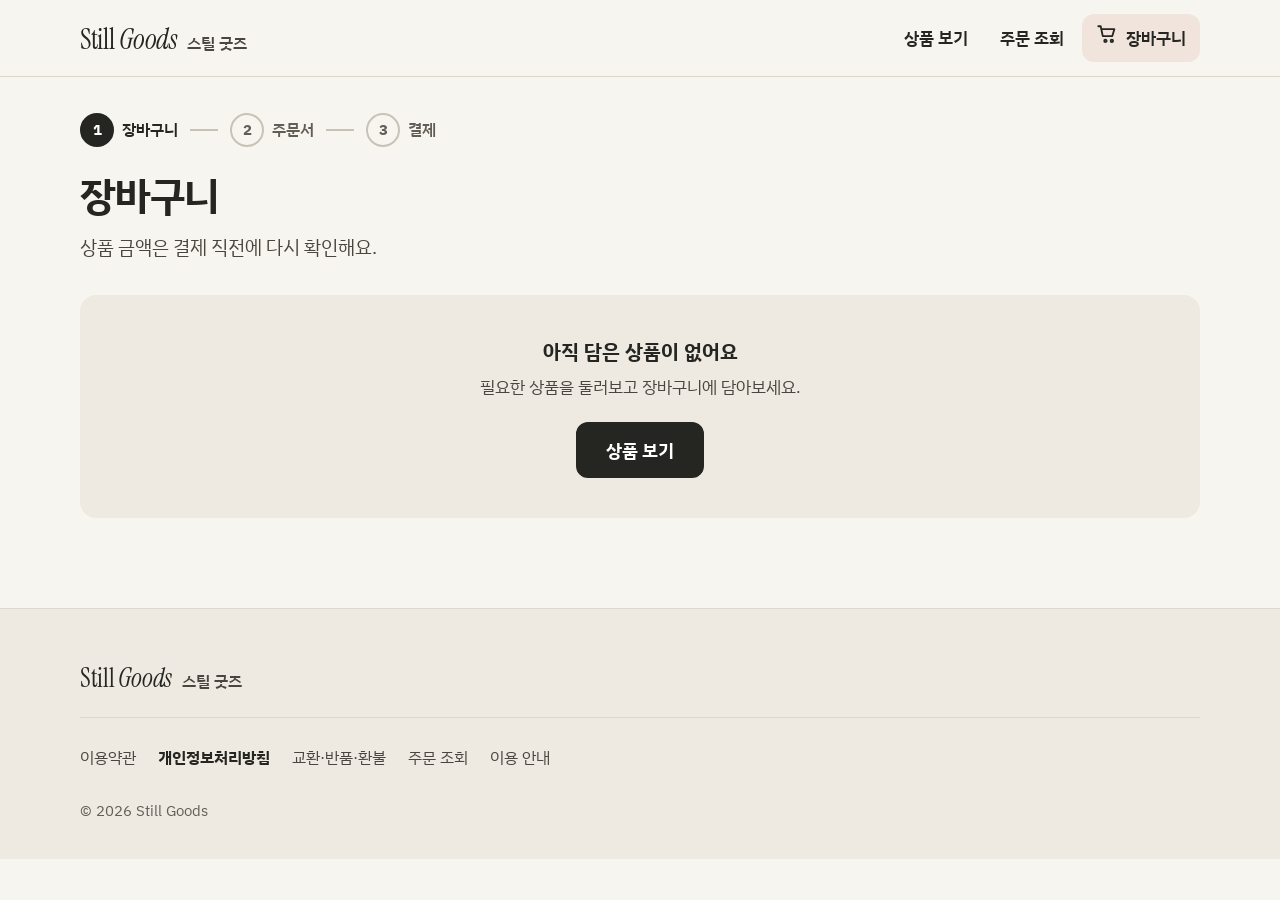
==== commit f84042d5: "Still Goods 5판 — 상품값 + 배송비(같은 공급사 묶음 1회) · 함께 담기 · 얼굴 12 · 전체 80개" ====
--- a/cart.html
+++ b/cart.html
@@ -45,6 +45,8 @@
         <dl class="sum-rows" id="cartSum"></dl>
         <a class="btn wide" id="toCheckout" href="checkout.html"><span data-copy="cart.checkout">주문하기</span> <span class="arr" aria-hidden="true">→</span></a>
         <p class="note" id="cartSplit" data-copy="cart.split_note" hidden>상품마다 보내는 곳이 달라 따로 도착할 수 있어요.</p>
+        <!-- 5판: 같은 곳에서 보내는 상품은 배송비가 한 번이라는 안내 — 문장은 copy-needed 4절(비면 숨김) -->
+        <p class="note" data-slot hidden><span data-copy="cart.bundle_note"></span></p>
       </aside>
     </div>
   </div>
--- a/assets/style.css
+++ b/assets/style.css
@@ -1,13 +1,15 @@
 /* Still Goods · 스틸 굿즈 — 4판 디자인 체계(docs/자사몰_디자인_방향_4판.md — 3판의 색 · 글꼴 위에 차례 · 겉모습만 바꿈)
    4판: 카드 · 분야 칸 · 상자 테두리 0(여백 · 옅은 바탕으로 나눔) · 초록 세로줄 0 · 배지 → 작은 글 · 폰 h1 28px · 구획 여백 넓게.
    입력 칸 · 체크 · 단추 · 칩의 테두리는 그대로(조작 요소는 테두리가 있어야 보인다).
-   흰 바탕 · 옅은 회색 구획 · 차분한 초록 하나 · 고딕(IBM Plex Sans KR) · 워드마크만 Instrument Serif · 주문번호 같은 값은 IBM Plex Mono.
+   색(4판 2차, 오너 선택 2026-10-29 — 시안 A 수정판): 웜 아이보리 바탕(#F7F5F0) · 크림 구획(#EEEAE2) · 차콜 글자 · 단추(#252521, 흰 글 15:1) · 주황(#C66A43)은 아이콘 · 밑줄 · 초점만 ·
+   보조글 #625D55(바탕 6.0:1 · 크림 5.4:1). 고딕(IBM Plex Sans KR) · 워드마크 · 첫 화면 영문만 Instrument Serif · 주문번호 같은 값은 IBM Plex Mono.
    방향서 3절: 사진이 주인공(칸 가득) · 본문 18px(폰 17px) · 값 22~32px 굵게 · 대비 7:1 근처 · 누르는 곳 48px 이상 · 한 줄에 한 정보.
    아치 · 번호판 · 영문 머리말 0. 이 파일 = 바탕 · 머리 · 바닥 · 단추 · 사진 칸 · 홈. 가게 부품은 shop.css. */
 :root{
-  --bg:#ffffff; --soft:#f3f5f2; --soft-2:#e8ece7; --line:#d9dfd8; --line-2:#c6cec5;
-  --ink:#141714; --ink-2:#384038; --ink-3:#556055;
-  --green:#1b5e40; --green-2:#124530; --green-soft:#e6f0ea; --green-line:#c5dccd;
+  --bg:#F7F5F0; --soft:#EEEAE2; --soft-2:#E4DFD5; --line:#DDD8CE; --line-2:#C9C3B7;
+  --ink:#252521; --ink-2:#4A463F; --ink-3:#625D55;
+  /* --green = 단추 · 링크 · 켜진 칩의 강조색(이름은 3판 그대로, 값은 차콜). 주황 --accent 는 아이콘 · 밑줄 · 초점 테두리만(글자 · 단추엔 대비 3.5:1 미달) */
+  --green:#252521; --green-2:#0F0F0D; --green-soft:#F1E4DC; --green-line:#E3C9BA; --accent:#C66A43;
   --warn:#8a3b2e; --warn-soft:#f7e9e5;
   --f-ui:"IBM Plex Sans KR","Apple SD Gothic Neo","Malgun Gothic",sans-serif;
   --f-mono:"IBM Plex Mono",monospace;
@@ -25,7 +27,11 @@
 .wrap{width:100%;max-width:1200px;margin:0 auto;padding:0 var(--gut)}
 .wrap.narrow{max-width:880px}
 .ic{width:1em;height:1em;flex:none;fill:none;stroke:currentColor;stroke-width:2;stroke-linecap:round;stroke-linejoin:round}
-:focus-visible{outline:3px solid var(--green);outline-offset:3px;border-radius:8px}
+:focus-visible{outline:3px solid var(--accent);outline-offset:3px;border-radius:8px}
+/* 주황 강조 — 아이콘 동그라미 · 글 단추 밑줄 · 장바구니 개수만(글자 · 단추엔 쓰지 않음) */
+.three-ic,.prob-go,.guide-card-ic,.ask-ic{color:var(--accent)}
+.textlink{text-decoration-color:var(--accent)}
+.cnt{background:var(--accent)}
 
 /* ── 머리 ── */
 .hd{position:sticky;top:0;z-index:20;background:var(--bg);border-bottom:1px solid var(--line);padding-top:env(safe-area-inset-top)}
@@ -40,7 +46,7 @@
 .nav a[aria-current="page"]{background:var(--green-soft);color:var(--green)}
 .nav .ic{font-size:22px}
 /* 4판 폰 메뉴 — 단추 · 아래로 펼치는 작은 판(컴퓨터 너비에서는 숨김) */
-.nav-menu{display:none;align-items:center;gap:8px;min-height:48px;min-width:48px;padding:0 14px;border:2px solid var(--line-2);border-radius:12px;background:#fff;font-size:17px;font-weight:600;cursor:pointer}
+.nav-menu{display:none;align-items:center;gap:8px;min-height:48px;min-width:48px;padding:0 14px;border:2px solid var(--line-2);border-radius:12px;background:var(--bg);font-size:17px;font-weight:600;cursor:pointer}
 .nav-menu .ic{font-size:22px}
 .nav-menu[aria-expanded="true"]{border-color:var(--green);color:var(--green)}
 .nav-panel{border-top:1px solid var(--line);background:var(--bg)}
@@ -59,8 +65,8 @@
   background:var(--green);color:#fff;font-size:18px;font-weight:700;letter-spacing:-.01em;text-align:center;cursor:pointer;transition:background .2s,border-color .2s}
 .btn:hover{background:var(--green-2);border-color:var(--green-2)}
 .btn .ic{font-size:22px}
-.btn.line,.btn.ghost{background:#fff;color:var(--ink);border-color:var(--line-2)}
-.btn.line:hover,.btn.ghost:hover{border-color:var(--ink);background:#fff}
+.btn.line,.btn.ghost{background:var(--bg);color:var(--ink);border-color:var(--line-2)}
+.btn.line:hover,.btn.ghost:hover{border-color:var(--ink);background:var(--bg)}
 .btn.small{min-height:48px;padding:0 20px;font-size:17px}
 .btn.wide{width:100%}
 .btn.big{min-height:60px;font-size:19px}
@@ -80,29 +86,30 @@
 .sec{padding-top:var(--sec)}
 .h2{font-size:clamp(23px,2.3vw,28px);font-weight:700;line-height:1.35;letter-spacing:-.02em}
 .sub{margin-top:6px;font-size:17px;color:var(--ink-2)}
-.sec-head{display:flex;align-items:flex-end;justify-content:space-between;gap:16px;margin-bottom:22px}
+.sec-head{display:flex;align-items:flex-end;justify-content:space-between;gap:16px;margin-bottom:12px}
+.grid-more{display:flex;justify-content:flex-end;margin-top:18px}   /* 전체 상품 보기 — 격자 아래(4판 2차: 제목 밑에 홀로 서던 글 단추를 끝으로) */
+/* 4판 2차: 첫 화면 바로 아래 분야 · 상품은 구획 간격의 반 — 문제 · 고르는 법 · 알아 두세요 사이는 --sec 그대로 */
+#catsSec,#picks{padding-top:clamp(28px,3.5vw,48px)}
 .note{margin:0;font-size:16px;line-height:1.6;color:var(--ink-3)}
 
-/* ── 홈: 브랜드 첫인상(영문 한 줄 · 한글 한 줄 · 단추 + 상품 사진 셋을 정물처럼) ── */
-.hero{background:var(--soft);padding:clamp(36px,6vw,88px) 0 clamp(40px,6vw,88px)}
-.hero-row{display:grid;grid-template-columns:minmax(0,1fr) minmax(0,1.05fr);gap:clamp(28px,5vw,72px);align-items:center}
+/* ── 홈: 브랜드 첫인상(4판 2차 — 글 + 여백. assets/hero.jpg 가 있을 때만 옆(폰은 아래)에 큰 사진 한 장) ── */
+.hero{background:var(--soft);padding:clamp(28px,4.5vw,64px) 0 clamp(32px,4.5vw,64px)}
+.hero-row{display:grid;grid-template-columns:minmax(0,1fr);gap:clamp(24px,4vw,64px);align-items:center}
+.hero-row.has-photo{grid-template-columns:minmax(0,1fr) minmax(0,1.15fr)}
 .hero-en{font-family:var(--f-display);font-size:clamp(34px,4.4vw,60px);line-height:1.08;letter-spacing:-.01em;color:var(--ink)}
-.hero-ko{margin-top:16px;font-size:clamp(28px,3vw,40px);font-weight:700;line-height:1.35;letter-spacing:-.03em}
-.hero-go{margin-top:28px}
-.hero-pics{list-style:none;margin:0;padding:0;display:grid;grid-template-columns:repeat(2,minmax(0,1fr));gap:clamp(12px,1.6vw,20px)}
-.hero-pics[data-n="1"]{grid-template-columns:minmax(0,1fr);max-width:420px}
-.hero-pics[data-n="3"]{grid-template-columns:minmax(0,1.3fr) minmax(0,1fr)}
-.hero-pics[data-n="3"] .hero-pic:first-child{grid-row:span 2}
-.hero-pic a{display:block;height:100%}
-.hero-pic .pic{border-radius:20px;box-shadow:0 22px 40px -34px rgba(20,40,25,.45)}
-.hero-pics[data-n="3"] .hero-pic:first-child .pic{aspect-ratio:auto;height:100%}
-
-/* ── 홈: 분야(사진 칸 — 대표 상품 사진 + 분야 이름, 테두리 0 · 옅은 바탕) ── */
+.hero-ko{margin-top:14px;font-size:clamp(28px,3vw,40px);font-weight:700;line-height:1.35;letter-spacing:-.03em}
+.hero-go{margin-top:24px}
+/* 사진 파일 그대로 — 칸을 채워 자름(object-fit:cover), 90% 맞춤 · 가공 · 글자 얹기 0 */
+.hero-photo{overflow:hidden;aspect-ratio:4/3;border-radius:20px;background:var(--soft-2)}
+.hero-photo img{width:100%;height:100%;max-width:none;object-fit:cover}
+
+/* ── 홈: 분야(4판 2차 — 사진이 칸 전체 · 이름은 사진 아래 작은 글. 상자 0) ── */
 .cats{list-style:none;margin:0;padding:0;display:grid;grid-template-columns:repeat(auto-fit,minmax(150px,1fr));gap:16px}
-.cat{display:flex;flex-direction:column;gap:12px;height:100%;padding:14px 14px 16px;border-radius:18px;background:var(--soft);transition:background .2s}
-.cat:hover{background:var(--soft-2)}
-.cat .pic{border-radius:12px}
-.cat-name{display:flex;align-items:center;min-height:48px;font-size:18px;font-weight:700;line-height:1.35;letter-spacing:-.02em}
+.cat{display:flex;flex-direction:column;gap:8px;height:100%}
+.cat .pic{border-radius:14px;background:var(--soft)}
+.cat .pic img{mix-blend-mode:multiply}   /* 사진의 흰 바탕이 칸의 옅은 바탕으로 보이게(파일은 그대로) */
+.cat:hover .pic{background:var(--soft-2)}
+.cat-name{display:flex;align-items:center;min-height:32px;font-size:17px;font-weight:600;line-height:1.35;text-align:left}
 
 /* ── 홈: 문제 → 해결(문장이 있는 분야만 — 가로로 넓은 카드, 여러 장이면 2열) ── */
 .probs{list-style:none;margin:0;padding:0;display:grid;grid-template-columns:minmax(0,1fr);gap:16px}
@@ -111,7 +118,7 @@
 .prob:hover{background:var(--soft-2)}
 .prob .pic{flex:none;width:clamp(96px,12vw,140px);border-radius:14px}
 .prob-t{flex:1;font-size:clamp(19px,2vw,24px);font-weight:700;line-height:1.4;letter-spacing:-.02em}
-.prob-go{display:grid;place-items:center;flex:none;width:48px;height:48px;border-radius:50%;background:#fff;color:var(--green)}
+.prob-go{display:grid;place-items:center;flex:none;width:48px;height:48px;border-radius:50%;background:var(--bg);color:var(--green)}
 .prob-go .ic{font-size:22px}
 
 /* ── 고르는 법 카드 · 목록 '이렇게 고르세요' 접힌 줄(details — 닫힘 기본) ── */
@@ -119,7 +126,7 @@
 .guide-card > summary{display:flex;align-items:center;justify-content:space-between;gap:16px;min-height:72px;padding:12px clamp(18px,2.4vw,28px);cursor:pointer;list-style:none}
 .guide-card > summary::-webkit-details-marker{display:none}
 .guide-card-t{font-size:clamp(19px,2vw,23px);font-weight:700;line-height:1.4;letter-spacing:-.02em}
-.guide-card-ic{display:grid;place-items:center;flex:none;width:48px;height:48px;border-radius:50%;background:#fff;color:var(--green);transition:transform .2s}
+.guide-card-ic{display:grid;place-items:center;flex:none;width:48px;height:48px;border-radius:50%;background:var(--bg);color:var(--green);transition:transform .2s}
 .guide-card-ic .ic{font-size:22px}
 .guide-card[open] .guide-card-ic{transform:rotate(180deg)}
 .guide-body{padding:0 clamp(18px,2.4vw,28px) clamp(18px,2.4vw,26px)}
@@ -130,12 +137,12 @@
 .guide-tabs{margin-top:16px}
 #guide .textlink{margin-top:10px}
 .guide-steps{list-style:none;margin:18px 0 0;padding:0;display:grid;grid-template-columns:repeat(3,minmax(0,1fr));gap:16px}
-.guide-steps li{display:flex;gap:14px;padding:20px;border-radius:var(--r);background:#fff}
+.guide-steps li{display:flex;gap:14px;padding:20px;border-radius:var(--r);background:var(--bg)}
 .guide-steps .num{display:grid;place-items:center;flex:none;width:44px;height:44px;border-radius:50%;background:var(--green);color:#fff;font-size:20px;font-weight:700;font-variant-numeric:tabular-nums}
 .guide-steps b{display:block;font-size:19px;font-weight:700;line-height:1.4}
 .guide-steps p{margin-top:4px;font-size:16.5px;line-height:1.6;color:var(--ink-2)}
 /* 고를 때 이런 점도 — 분야 cautions(후기 · 문의에서 자주 나온 점) 1~3줄, 세 단계 바로 아래 작은 상자 */
-.cautions{margin-top:14px;padding:18px 22px;border-radius:var(--r);background:#fff}
+.cautions{margin-top:14px;padding:18px 22px;border-radius:var(--r);background:var(--bg)}
 .cautions h3{font-size:18px;font-weight:700;line-height:1.4}
 .cautions ul{list-style:none;margin:8px 0 0;padding:0;display:grid;gap:6px}
 .cautions li{position:relative;padding-left:18px;font-size:16.5px;line-height:1.6;color:var(--ink-2)}
@@ -143,7 +150,7 @@
 
 /* ── 상품 카드(4판: 사진 크게 → 이름 2줄 → 값. 테두리 · 세로줄 · 배지 0) ── */
 .grid{list-style:none;margin:0;padding:0;display:grid;grid-template-columns:repeat(4,minmax(0,1fr));gap:36px 24px}
-.card{display:flex;flex-direction:column;height:100%;background:#fff}
+.card{display:flex;flex-direction:column;height:100%;background:var(--bg)}
 .card .pic{border-radius:var(--r);background:#fff;transition:transform .25s}
 .card:hover .pic{transform:translateY(-2px)}
 .card:hover .card-name{text-decoration:underline;text-underline-offset:4px;text-decoration-color:var(--line-2)}
@@ -160,7 +167,7 @@
 .card.is-out .pic img{opacity:.5;filter:grayscale(.5)}
 /* 4판: 배지 → 작은 글(상세 값 옆 '배송비 포함') */
 .chip-ok{display:inline-flex;align-items:center;font-size:16px;font-weight:600;color:var(--ink-2);line-height:1.4}
-.tag{display:inline-flex;align-items:center;padding:3px 9px;border-radius:7px;border:1px solid var(--line-2);background:#fff;color:var(--ink-2);font-size:15px;font-weight:600;line-height:1.4}
+.tag{display:inline-flex;align-items:center;padding:3px 9px;border-radius:7px;border:1px solid var(--line-2);background:var(--bg);color:var(--ink-2);font-size:15px;font-weight:600;line-height:1.4}
 .tag.solid{background:var(--ink);border-color:var(--ink);color:#fff}
 .tags{display:flex;flex-wrap:wrap;gap:6px}
 
@@ -174,11 +181,11 @@
 .three li > div > b{display:block;font-size:17.5px;font-weight:700}
 .three li > div > span{display:block;font-size:16.5px;line-height:1.6;color:var(--ink-2)}
 .promise .three li + li{border-top-color:var(--line-2)}
-.promise .three-ic{background:#fff}
+.promise .three-ic{background:var(--bg)}
 
 /* ── 문의(config.json contact — 비면 숨김) ── */
 .ask{display:flex;flex-wrap:wrap;align-items:center;gap:16px 18px;padding:24px 28px;border-radius:18px;background:var(--soft)}
-.ask-ic{display:grid;place-items:center;flex:none;width:54px;height:54px;border-radius:50%;background:#fff;color:var(--green)}
+.ask-ic{display:grid;place-items:center;flex:none;width:54px;height:54px;border-radius:50%;background:var(--bg);color:var(--green)}
 .ask-ic .ic{font-size:26px}
 .ask-t{flex:1 1 280px}
 .ask-t b{display:block;font-size:20px;font-weight:700}
@@ -210,7 +217,6 @@
 /* ── 너비 ── */
 @media (max-width:1000px){
   .grid{grid-template-columns:repeat(3,minmax(0,1fr))}
-  .cats{grid-template-columns:repeat(3,minmax(0,1fr))}
 }
 /* 폰 머리(4판 — 720px 아래): 워드마크 · 장바구니(아이콘 + 개수) · 메뉴 단추. 상품 보기 · 주문 조회는 메뉴 판 안 */
 @media (max-width:719px){
@@ -220,8 +226,13 @@
   .nav .nav-cart{min-width:48px;justify-content:center;padding:0 12px}
   .nav-cart-t{position:absolute;width:1px;height:1px;margin:-1px;padding:0;overflow:hidden;clip:rect(0 0 0 0);white-space:nowrap;border:0}
   .nav-menu{display:inline-flex;padding:0 12px;font-size:16px}
-  .hero-row{grid-template-columns:minmax(0,1fr)}
+  .hero-row,.hero-row.has-photo{grid-template-columns:minmax(0,1fr)}
   .probs.many{grid-template-columns:minmax(0,1fr)}
+  /* 분야: 가로로 넘기는 한 줄 — 칸 폭 150px · 좌우 --gut 안쪽 여백으로 오른쪽 끝에 다음 칸이 살짝 보이게 */
+  .cats{display:flex;gap:12px;margin:0 calc(-1 * var(--gut));padding:0 var(--gut) 4px;overflow-x:auto;scroll-snap-type:x mandatory;scroll-padding:0 var(--gut);scrollbar-width:none;-webkit-overflow-scrolling:touch}
+  .cats::-webkit-scrollbar{display:none}
+  .cats > li{flex:0 0 150px;scroll-snap-align:start}
+  .cat-name{font-size:16px}
 }
 @media (max-width:760px){
   body{font-size:17px}
@@ -229,9 +240,6 @@
   .wm-en{font-size:25px}
   .wm-ko{font-size:15px}
   .nav a{padding:0 10px;font-size:16px}
-  .cats{gap:10px}
-  .cat{padding:10px 10px 12px;gap:8px}
-  .cat-name{font-size:17px}
   .prob{min-height:0;padding:12px 14px 12px 12px}
   .prob .pic{width:88px}
   .guide-steps{grid-template-columns:minmax(0,1fr);gap:10px}
@@ -252,6 +260,6 @@
 @media (prefers-reduced-motion:reduce){
   html{scroll-behavior:auto}
   .rise{animation:none}
-  .btn,.cat,.prob,.card .pic,.nav a,.guide-card-ic{transition:none}
+  .btn,.prob,.card .pic,.nav a,.guide-card-ic{transition:none}
   .card:hover .pic{transform:none}
 }
--- a/assets/shop.css
+++ b/assets/shop.css
@@ -8,7 +8,7 @@
 .example-note{margin:0 0 18px;padding:12px 16px;border-radius:12px;background:#fff4d6;color:#5a4300;font-size:16px;font-weight:600}
 .list-meta{display:flex;flex-wrap:wrap;align-items:center;justify-content:space-between;gap:12px 20px;margin-bottom:22px}
 .filters{display:flex;flex-wrap:wrap;gap:8px}
-.chip{display:inline-flex;align-items:center;gap:8px;min-height:48px;padding:0 18px;border:2px solid var(--line);border-radius:999px;background:#fff;font-size:17px;font-weight:600;cursor:pointer;transition:border-color .2s,background .2s}
+.chip{display:inline-flex;align-items:center;gap:8px;min-height:48px;padding:0 18px;border:2px solid var(--line);border-radius:999px;background:var(--bg);font-size:17px;font-weight:600;cursor:pointer;transition:border-color .2s,background .2s}
 .chip:hover{border-color:var(--green)}
 .chip small{font-size:15px;font-weight:600;color:var(--ink-3)}
 .chip[aria-pressed="true"]{border-color:var(--green);background:var(--green);color:#fff}
@@ -62,7 +62,7 @@
 .msg a{color:var(--green);font-weight:700;text-decoration:underline;text-underline-offset:4px}
 .buybox .three{margin-top:16px;padding:2px 18px;border-radius:14px;background:var(--soft)}
 .buybox .three li + li{border-top-color:var(--line-2)}
-.buybox .three-ic{background:#fff}
+.buybox .three-ic{background:var(--bg)}
 .narrow-col{max-width:880px}
 .detail-body figure img{max-width:640px}
 .fitbox{margin-top:clamp(36px,5vw,56px);padding:22px 24px;border-radius:18px;background:var(--soft)}
@@ -92,7 +92,7 @@
 /* 폰: 아래 고정 사기 띠 */
 .buybar{display:none}
 @media (max-width:760px){
-  .buybar{position:fixed;left:0;right:0;bottom:0;z-index:30;display:flex;align-items:center;gap:12px;padding:10px var(--gut) calc(10px + env(safe-area-inset-bottom));background:#fff;border-top:1px solid var(--line);box-shadow:0 -10px 24px -18px rgba(0,0,0,.35)}
+  .buybar{position:fixed;left:0;right:0;bottom:0;z-index:30;display:flex;align-items:center;gap:12px;padding:10px var(--gut) calc(10px + env(safe-area-inset-bottom));background:var(--bg);border-top:1px solid var(--line);box-shadow:0 -10px 24px -18px rgba(0,0,0,.35)}
   .buybar-sum{font-size:22px;font-weight:700;font-variant-numeric:tabular-nums;white-space:nowrap}
   .buybar .btn{flex:1;min-height:56px;padding:0 16px}
   body.has-buybar{padding-bottom:84px}
@@ -130,6 +130,27 @@
 .parts-list .pn{font-size:16.5px;line-height:1.5}
 .parts-list .pq{font-size:16px;color:var(--ink-2);white-space:nowrap;font-variant-numeric:tabular-nums}
 .parts-market{margin-top:4px;padding-top:10px;border-top:1px solid var(--line);font-size:15px;color:var(--ink-2);font-variant-numeric:tabular-nums}
+/* 5판 골라 담기 — 장바구니 배송 묶음 · 상세 배송비 · 함께 담기 · 목록 더 보기 */
+.c-group + .c-group{margin-top:10px}
+.c-group-h{margin:0;padding:18px 0 4px;font-size:17px;font-weight:700;color:var(--ink-2)}
+.c-group-ship{margin:0;padding:12px 0 14px;text-align:right;font-size:16px;color:var(--ink-2);font-variant-numeric:tabular-nums;border-bottom:1px solid var(--line)}
+.ship-fee{font-size:16px;font-weight:500;color:var(--ink-3);font-variant-numeric:tabular-nums}
+.sum-n{margin-left:8px;font-size:15px;font-weight:500;color:var(--ink-3)}
+.together{margin-top:18px;padding:16px 20px 18px;border-radius:var(--r);background:var(--soft)}
+.together h2{font-size:18px;font-weight:700}
+.together > .note{margin-top:4px}
+.tg-list{list-style:none;margin:10px 0 0;padding:0;display:grid;gap:12px}
+.tg{display:grid;grid-template-columns:minmax(0,1fr) auto;gap:12px;align-items:center}
+.tg-link{display:grid;grid-template-columns:72px minmax(0,1fr);gap:12px;align-items:center;min-width:0}
+.tg-link .pic{border-radius:10px;background:#fff}
+.tg-t{display:flex;flex-direction:column;gap:2px;min-width:0}
+.tg-name{font-size:16px;line-height:1.45;display:-webkit-box;-webkit-line-clamp:2;-webkit-box-orient:vertical;overflow:hidden}
+.tg-link:hover .tg-name{text-decoration:underline;text-underline-offset:4px}
+.tg-price{font-size:17px;font-weight:700;font-variant-numeric:tabular-nums}
+.tg-add{padding:0 16px;white-space:nowrap}
+.more{display:flex;flex-direction:column;align-items:center;gap:8px;margin-top:36px}
+.more .btn{min-width:200px}
+.more .note{font-variant-numeric:tabular-nums}
 /* 실측 한 줄 — 상세 사진 바로 아래 */
 .ship-from{margin-top:2px}
 .supplier-consent .ck{border-top:0}
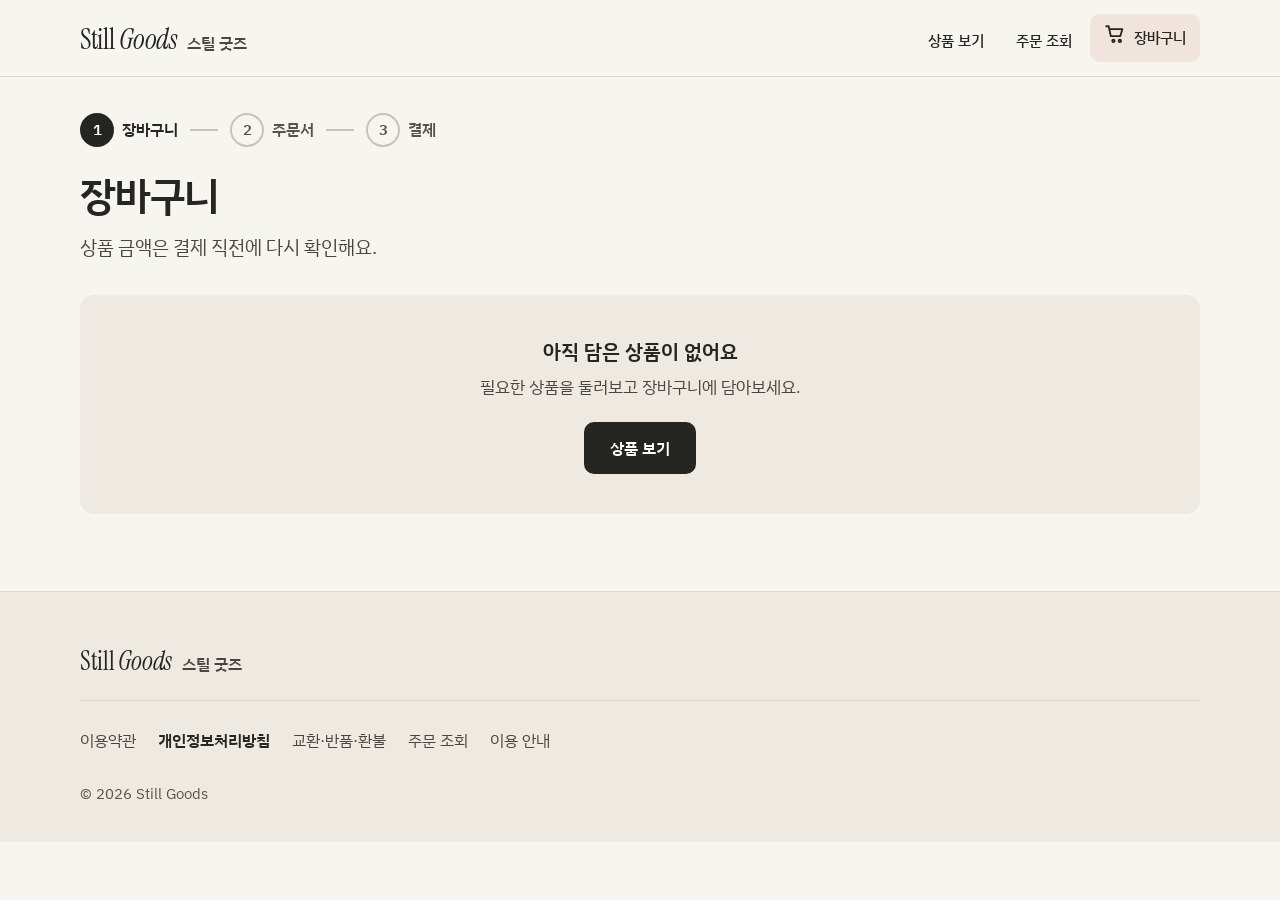
==== commit 6dffebbc: "Still Goods 5판 디자인 3차 — 위계(영문 제목 84 · 한글 설명 · 단추 52) · 띠 제거 · 반지름 10/14/20 · 간격 80/24 · 보조글 7.1:1" ====
--- a/cart.html
+++ b/cart.html
@@ -11,7 +11,7 @@
 <!-- 가게 — 장바구니(이 브라우저의 localStorage sg.cart.v1). 금액은 예상이고, 결제 금액은 서버가 다시 계산한다. -->
 <link rel="preconnect" href="https://fonts.googleapis.com">
 <link rel="preconnect" href="https://fonts.gstatic.com" crossorigin>
-<link rel="stylesheet" href="https://fonts.googleapis.com/css2?family=Instrument+Serif:ital@0;1&family=IBM+Plex+Mono:wght@400;500&family=IBM+Plex+Sans+KR:wght@400;500;600;700&display=swap">
+<link rel="stylesheet" href="https://fonts.googleapis.com/css2?family=Instrument+Serif:ital@0;1&family=IBM+Plex+Mono:wght@400;500;600&family=IBM+Plex+Sans+KR:wght@400;500;600;700&display=swap">
 <link rel="stylesheet" href="assets/style.css">
 <link rel="stylesheet" href="assets/shop.css">
 </head>
--- a/assets/style.css
+++ b/assets/style.css
@@ -4,17 +4,19 @@
    색(4판 2차, 오너 선택 2026-10-29 — 시안 A 수정판): 웜 아이보리 바탕(#F7F5F0) · 크림 구획(#EEEAE2) · 차콜 글자 · 단추(#252521, 흰 글 15:1) · 주황(#C66A43)은 아이콘 · 밑줄 · 초점만 ·
    보조글 #625D55(바탕 6.0:1 · 크림 5.4:1). 고딕(IBM Plex Sans KR) · 워드마크 · 첫 화면 영문만 Instrument Serif · 주문번호 같은 값은 IBM Plex Mono.
    방향서 3절: 사진이 주인공(칸 가득) · 본문 18px(폰 17px) · 값 22~32px 굵게 · 대비 7:1 근처 · 누르는 곳 48px 이상 · 한 줄에 한 정보.
-   아치 · 번호판 · 영문 머리말 0. 이 파일 = 바탕 · 머리 · 바닥 · 단추 · 사진 칸 · 홈. 가게 부품은 shop.css. */
+   아치 · 번호판 · 영문 머리말 0. 이 파일 = 바탕 · 머리 · 바닥 · 단추 · 사진 칸 · 홈. 가게 부품은 shop.css.
+   5판 디자인(외부 의견 3 채택분, 2026-10-29 밤 — docs/자사몰_디자인_외부의견3_2026-10-29.md): 보조글 #57524A(바탕 7.1:1) · 글자용 포인트 --accent-ink(변수만) ·
+   반지름 3단(--r-s 10 · --r-m 14 · --r-l 20) · 굵기는 400/500/600만(700 0) · 히어로 띠 0(쪽 바탕) · 상품 카드 1px --line · 사진 칸은 흰색(multiply 0) · 절 간격 80(폰 56). */
 :root{
   --bg:#F7F5F0; --soft:#EEEAE2; --soft-2:#E4DFD5; --line:#DDD8CE; --line-2:#C9C3B7;
-  --ink:#252521; --ink-2:#4A463F; --ink-3:#625D55;
+  --ink:#252521; --ink-2:#4A463F; --ink-3:#57524A;
   /* --green = 단추 · 링크 · 켜진 칩의 강조색(이름은 3판 그대로, 값은 차콜). 주황 --accent 는 아이콘 · 밑줄 · 초점 테두리만(글자 · 단추엔 대비 3.5:1 미달) */
-  --green:#252521; --green-2:#0F0F0D; --green-soft:#F1E4DC; --green-line:#E3C9BA; --accent:#C66A43;
+  --green:#252521; --green-2:#0F0F0D; --green-soft:#F1E4DC; --green-line:#E3C9BA; --accent:#C66A43; --accent-ink:#9E4A28;   /* --accent-ink = 글자용 포인트(바탕 5.6:1 — 작은 강조 글자만, 지금 쓰는 곳 0) */
   --warn:#8a3b2e; --warn-soft:#f7e9e5;
   --f-ui:"IBM Plex Sans KR","Apple SD Gothic Neo","Malgun Gothic",sans-serif;
   --f-mono:"IBM Plex Mono",monospace;
   --f-display:"Instrument Serif","Times New Roman",serif;
-  --r:16px; --gut:clamp(16px,4vw,40px); --sec:clamp(52px,7vw,96px);
+  --r-s:10px; --r-m:14px; --r-l:20px; --gut:clamp(16px,4vw,40px); --sec:clamp(48px,6vw,80px);
 }
 *{box-sizing:border-box}
 html{-webkit-text-size-adjust:100%;scroll-behavior:smooth}
@@ -29,7 +31,8 @@
 .ic{width:1em;height:1em;flex:none;fill:none;stroke:currentColor;stroke-width:2;stroke-linecap:round;stroke-linejoin:round}
 :focus-visible{outline:3px solid var(--accent);outline-offset:3px;border-radius:8px}
 /* 주황 강조 — 아이콘 동그라미 · 글 단추 밑줄 · 장바구니 개수만(글자 · 단추엔 쓰지 않음) */
-.three-ic,.prob-go,.guide-card-ic,.ask-ic{color:var(--accent)}
+.three-ic,.guide-card-ic,.ask-ic{color:var(--accent)}
+.prob-go{color:var(--ink)}   /* --soft-2 위(카드 hover)에서 주황은 2.9:1 — 아이콘은 --ink */
 .textlink{text-decoration-color:var(--accent)}
 .cnt{background:var(--accent)}
 
@@ -41,12 +44,13 @@
 .wm-en i{font-style:italic}
 .wm-ko{font-size:16px;font-weight:600;color:var(--ink-2)}
 .nav{display:flex;align-items:center;gap:4px}
-.nav a{display:inline-flex;align-items:center;gap:8px;min-height:48px;padding:0 14px;border-radius:12px;font-size:17px;font-weight:600;color:var(--ink)}
+.nav a{display:inline-flex;align-items:baseline;gap:8px;min-height:48px;padding:14px 14px 0;border-radius:var(--r-s);font-size:15px;font-weight:500;color:var(--ink)}
+.nav a.nav-cart{align-items:center;padding-top:0}
 .nav a:hover{background:var(--soft)}
 .nav a[aria-current="page"]{background:var(--green-soft);color:var(--green)}
 .nav .ic{font-size:22px}
 /* 4판 폰 메뉴 — 단추 · 아래로 펼치는 작은 판(컴퓨터 너비에서는 숨김) */
-.nav-menu{display:none;align-items:center;gap:8px;min-height:48px;min-width:48px;padding:0 14px;border:2px solid var(--line-2);border-radius:12px;background:var(--bg);font-size:17px;font-weight:600;cursor:pointer}
+.nav-menu{display:none;align-items:center;gap:8px;min-height:48px;min-width:48px;padding:0 14px;border:2px solid var(--line-2);border-radius:var(--r-s);background:var(--bg);font-size:15px;font-weight:500;cursor:pointer}
 .nav-menu .ic{font-size:22px}
 .nav-menu[aria-expanded="true"]{border-color:var(--green);color:var(--green)}
 .nav-panel{border-top:1px solid var(--line);background:var(--bg)}
@@ -54,24 +58,25 @@
 .nav-panel a{display:flex;align-items:center;min-height:52px;font-size:18px;font-weight:600;border-bottom:1px solid var(--soft-2)}
 .nav-panel a:last-child{border-bottom:0}
 @media (min-width:720px){.nav-panel{display:none !important}}
-.cnt{display:inline-grid;place-items:center;min-width:24px;height:24px;padding:0 7px;border-radius:999px;background:var(--green);color:#fff;font-size:15px;font-weight:700;line-height:1}
+.cnt{display:inline-grid;place-items:center;min-width:24px;height:24px;padding:0 7px;border-radius:999px;background:var(--green);color:#fff;font-size:15px;font-weight:600;line-height:1}
 .cnt:empty{display:none}
 
 /* 시험 결제 띠 */
 .band{padding:10px var(--gut);background:#fff4d6;border-bottom:1px solid #e8d49a;color:#5a4300;font-size:16px;font-weight:600;text-align:center}
 
 /* ── 단추 ── */
-.btn{display:inline-flex;align-items:center;justify-content:center;gap:10px;min-height:56px;padding:0 28px;border:2px solid var(--green);border-radius:12px;
-  background:var(--green);color:#fff;font-size:18px;font-weight:700;letter-spacing:-.01em;text-align:center;cursor:pointer;transition:background .2s,border-color .2s}
-.btn:hover{background:var(--green-2);border-color:var(--green-2)}
+.btn{display:inline-flex;align-items:center;justify-content:center;gap:10px;min-height:52px;padding:0 24px;border:2px solid var(--green);border-radius:var(--r-s);
+  background:var(--green);color:#fff;font-size:16px;font-weight:600;letter-spacing:-.01em;text-align:center;cursor:pointer;transition:background .2s,border-color .2s}
+.btn:hover{background:var(--ink-2);border-color:var(--ink-2)}
+.btn:focus-visible{outline:2px solid var(--accent);outline-offset:3px;border-radius:var(--r-s)}
 .btn .ic{font-size:22px}
 .btn.line,.btn.ghost{background:var(--bg);color:var(--ink);border-color:var(--line-2)}
 .btn.line:hover,.btn.ghost:hover{border-color:var(--ink);background:var(--bg)}
-.btn.small{min-height:48px;padding:0 20px;font-size:17px}
+.btn.small{min-height:48px;padding:0 20px;font-size:16px}
 .btn.wide{width:100%}
-.btn.big{min-height:60px;font-size:19px}
+.btn.big{min-height:56px;font-size:17px}
 .btn[disabled],.btn[aria-disabled="true"]{background:var(--soft-2);border-color:var(--soft-2);color:var(--ink-3);cursor:not-allowed}
-.textlink{display:inline-flex;align-items:center;gap:6px;min-height:48px;font-weight:700;color:var(--green);text-decoration:underline;text-underline-offset:5px;text-decoration-color:var(--green-line)}
+.textlink{display:inline-flex;align-items:center;gap:6px;min-height:48px;font-weight:600;color:var(--green);text-decoration:underline;text-underline-offset:5px;text-decoration-color:var(--green-line)}
 .textlink .ic{font-size:20px}
 
 /* ── 사진 칸 — 상품이 칸의 90% 를 채우게(ui.js) ── */
@@ -81,55 +86,58 @@
 /* ── 쪽 공통 ── */
 .page{padding-top:clamp(20px,3vw,36px)}
 .page-head{margin-bottom:clamp(20px,3vw,32px)}
-.page-head h1{font-size:clamp(28px,3.4vw,40px);font-weight:700;line-height:1.3;letter-spacing:-.03em}
-.lede{margin-top:10px;max-width:40em;font-size:clamp(17px,1.6vw,19px);line-height:1.7;color:var(--ink-2)}
+.page-head h1{font-size:clamp(28px,3.4vw,40px);font-weight:600;line-height:1.3;letter-spacing:-.03em}
+.lede{margin-top:10px;max-width:34em;font-size:clamp(17px,1.6vw,19px);line-height:1.7;color:var(--ink-2)}
 .sec{padding-top:var(--sec)}
-.h2{font-size:clamp(23px,2.3vw,28px);font-weight:700;line-height:1.35;letter-spacing:-.02em}
-.sub{margin-top:6px;font-size:17px;color:var(--ink-2)}
+.h2{font-size:22px;font-weight:600;line-height:1.4;letter-spacing:-.01em}
+.sub{margin-top:6px;max-width:34em;font-size:17px;color:var(--ink-2)}
 .sec-head{display:flex;align-items:flex-end;justify-content:space-between;gap:16px;margin-bottom:12px}
 .grid-more{display:flex;justify-content:flex-end;margin-top:18px}   /* 전체 상품 보기 — 격자 아래(4판 2차: 제목 밑에 홀로 서던 글 단추를 끝으로) */
-/* 4판 2차: 첫 화면 바로 아래 분야 · 상품은 구획 간격의 반 — 문제 · 고르는 법 · 알아 두세요 사이는 --sec 그대로 */
-#catsSec,#picks{padding-top:clamp(28px,3.5vw,48px)}
+/* 분야 칸은 첫 화면에서 64(폰 40) · 상품은 분야 바로 아래 반 간격 · 문제 → 해결 ↔ 고르는 법은 이어진 블록이라 24 · 나머지는 --sec */
+#catsSec{padding-top:64px}
+#picks{padding-top:clamp(28px,3.5vw,48px)}
+#problems:not([hidden]) + #guide{padding-top:24px}
 .note{margin:0;font-size:16px;line-height:1.6;color:var(--ink-3)}
 
 /* ── 홈: 브랜드 첫인상(4판 2차 — 글 + 여백. assets/hero.jpg 가 있을 때만 옆(폰은 아래)에 큰 사진 한 장) ── */
-.hero{background:var(--soft);padding:clamp(28px,4.5vw,64px) 0 clamp(32px,4.5vw,64px)}
+.hero{padding:72px 0 0}   /* 띠 0 — 바탕은 쪽 배경 그대로 */
 .hero-row{display:grid;grid-template-columns:minmax(0,1fr);gap:clamp(24px,4vw,64px);align-items:center}
 .hero-row.has-photo{grid-template-columns:minmax(0,1fr) minmax(0,1.15fr)}
-.hero-en{font-family:var(--f-display);font-size:clamp(34px,4.4vw,60px);line-height:1.08;letter-spacing:-.01em;color:var(--ink)}
-.hero-ko{margin-top:14px;font-size:clamp(28px,3vw,40px);font-weight:700;line-height:1.35;letter-spacing:-.03em}
-.hero-go{margin-top:24px}
+.hero-en{max-width:14em;font-family:var(--f-display);font-size:clamp(44px,5.8vw,84px);font-weight:400;line-height:1.05;letter-spacing:-.02em;color:var(--ink)}
+.hero-ko{max-width:30em;margin-top:20px;font-size:clamp(17px,1.5vw,22px);font-weight:500;line-height:1.6;letter-spacing:-.01em;color:var(--ink-2)}   /* h1 태그 그대로 · 모양만 설명 글 */
+.hero-go{margin-top:28px}
+.btn.small.hero-go{min-height:52px;padding:0 24px}
 /* 사진 파일 그대로 — 칸을 채워 자름(object-fit:cover), 90% 맞춤 · 가공 · 글자 얹기 0 */
-.hero-photo{overflow:hidden;aspect-ratio:4/3;border-radius:20px;background:var(--soft-2)}
+.hero-photo{overflow:hidden;aspect-ratio:4/3;border-radius:var(--r-l);background:var(--soft-2)}
 .hero-photo img{width:100%;height:100%;max-width:none;object-fit:cover}
 
 /* ── 홈: 분야(4판 2차 — 사진이 칸 전체 · 이름은 사진 아래 작은 글. 상자 0) ── */
 .cats{list-style:none;margin:0;padding:0;display:grid;grid-template-columns:repeat(auto-fit,minmax(150px,1fr));gap:16px}
 .cat{display:flex;flex-direction:column;gap:8px;height:100%}
-.cat .pic{border-radius:14px;background:var(--soft)}
-.cat .pic img{mix-blend-mode:multiply}   /* 사진의 흰 바탕이 칸의 옅은 바탕으로 보이게(파일은 그대로) */
-.cat:hover .pic{background:var(--soft-2)}
-.cat-name{display:flex;align-items:center;min-height:32px;font-size:17px;font-weight:600;line-height:1.35;text-align:left}
+.cat .pic{border:1px solid var(--line);border-radius:var(--r-m);background:#fff}   /* 사진 칸은 흰색(multiply 0 — 상품 색은 사실) */
+.cat:hover .pic{border-color:var(--line-2)}
+.cat:hover .cat-name{text-decoration:underline;text-underline-offset:4px;text-decoration-color:var(--line-2)}
+.cat-name{display:flex;align-items:center;min-height:32px;font-size:16px;font-weight:600;line-height:1.35;text-align:left}
 
 /* ── 홈: 문제 → 해결(문장이 있는 분야만 — 가로로 넓은 카드, 여러 장이면 2열) ── */
 .probs{list-style:none;margin:0;padding:0;display:grid;grid-template-columns:minmax(0,1fr);gap:16px}
 .probs.many{grid-template-columns:repeat(2,minmax(0,1fr))}
-.prob{display:flex;align-items:center;gap:clamp(16px,2.4vw,28px);min-height:120px;padding:16px clamp(16px,2.4vw,28px) 16px 16px;border-radius:20px;background:var(--soft);transition:background .2s}
+.prob{display:flex;align-items:center;gap:20px;min-height:128px;padding:16px 20px 16px 16px;border-radius:var(--r-l);background:var(--soft);transition:background .2s}
 .prob:hover{background:var(--soft-2)}
-.prob .pic{flex:none;width:clamp(96px,12vw,140px);border-radius:14px}
-.prob-t{flex:1;font-size:clamp(19px,2vw,24px);font-weight:700;line-height:1.4;letter-spacing:-.02em}
-.prob-go{display:grid;place-items:center;flex:none;width:48px;height:48px;border-radius:50%;background:var(--bg);color:var(--green)}
-.prob-go .ic{font-size:22px}
+.prob .pic{flex:none;width:96px;border-radius:var(--r-s)}   /* 흰 네모 그대로 */
+.prob-t{flex:1;font-size:18px;font-weight:600;line-height:1.45;letter-spacing:-.01em}
+.prob-go{display:grid;place-items:center;flex:none;width:36px;height:36px;border-radius:50%;background:var(--bg)}
+.prob-go .ic{font-size:18px}
 
 /* ── 고르는 법 카드 · 목록 '이렇게 고르세요' 접힌 줄(details — 닫힘 기본) ── */
-.guide-card{border-radius:20px;background:var(--soft)}
-.guide-card > summary{display:flex;align-items:center;justify-content:space-between;gap:16px;min-height:72px;padding:12px clamp(18px,2.4vw,28px);cursor:pointer;list-style:none}
+.guide-card{border-radius:var(--r-m);background:var(--soft)}
+.guide-card > summary{display:flex;align-items:center;justify-content:space-between;gap:16px;min-height:64px;padding:0 20px;cursor:pointer;list-style:none}
 .guide-card > summary::-webkit-details-marker{display:none}
-.guide-card-t{font-size:clamp(19px,2vw,23px);font-weight:700;line-height:1.4;letter-spacing:-.02em}
+.guide-card-t{font-size:17px;font-weight:600;line-height:1.4;letter-spacing:-.01em}
 .guide-card-ic{display:grid;place-items:center;flex:none;width:48px;height:48px;border-radius:50%;background:var(--bg);color:var(--green);transition:transform .2s}
 .guide-card-ic .ic{font-size:22px}
 .guide-card[open] .guide-card-ic{transform:rotate(180deg)}
-.guide-body{padding:0 clamp(18px,2.4vw,28px) clamp(18px,2.4vw,26px)}
+.guide-body{padding:0 20px 20px}
 .guide-body .guide-tabs{margin-top:0}
 .guide-body .guide-steps{margin-top:14px}
 
@@ -137,28 +145,28 @@
 .guide-tabs{margin-top:16px}
 #guide .textlink{margin-top:10px}
 .guide-steps{list-style:none;margin:18px 0 0;padding:0;display:grid;grid-template-columns:repeat(3,minmax(0,1fr));gap:16px}
-.guide-steps li{display:flex;gap:14px;padding:20px;border-radius:var(--r);background:var(--bg)}
-.guide-steps .num{display:grid;place-items:center;flex:none;width:44px;height:44px;border-radius:50%;background:var(--green);color:#fff;font-size:20px;font-weight:700;font-variant-numeric:tabular-nums}
-.guide-steps b{display:block;font-size:19px;font-weight:700;line-height:1.4}
-.guide-steps p{margin-top:4px;font-size:16.5px;line-height:1.6;color:var(--ink-2)}
+.guide-steps li{display:flex;gap:14px;padding:20px;border-radius:var(--r-m);background:var(--bg)}
+.guide-steps .num{display:grid;place-items:center;flex:none;width:44px;height:44px;border-radius:50%;background:var(--green);color:#fff;font-size:20px;font-weight:600;font-variant-numeric:tabular-nums}
+.guide-steps b{display:block;font-size:19px;font-weight:600;line-height:1.4}
+.guide-steps p{max-width:34em;margin-top:4px;font-size:16.5px;line-height:1.6;color:var(--ink-2)}
 /* 고를 때 이런 점도 — 분야 cautions(후기 · 문의에서 자주 나온 점) 1~3줄, 세 단계 바로 아래 작은 상자 */
-.cautions{margin-top:14px;padding:18px 22px;border-radius:var(--r);background:var(--bg)}
-.cautions h3{font-size:18px;font-weight:700;line-height:1.4}
+.cautions{margin-top:14px;padding:18px 22px;border-radius:var(--r-m);background:var(--bg)}
+.cautions h3{font-size:18px;font-weight:600;line-height:1.4}
 .cautions ul{list-style:none;margin:8px 0 0;padding:0;display:grid;gap:6px}
 .cautions li{position:relative;padding-left:18px;font-size:16.5px;line-height:1.6;color:var(--ink-2)}
 .cautions li::before{content:"";position:absolute;left:2px;top:.72em;width:7px;height:7px;border-radius:50%;background:var(--green)}
 
 /* ── 상품 카드(4판: 사진 크게 → 이름 2줄 → 값. 테두리 · 세로줄 · 배지 0) ── */
-.grid{list-style:none;margin:0;padding:0;display:grid;grid-template-columns:repeat(4,minmax(0,1fr));gap:36px 24px}
-.card{display:flex;flex-direction:column;height:100%;background:var(--bg)}
-.card .pic{border-radius:var(--r);background:#fff;transition:transform .25s}
-.card:hover .pic{transform:translateY(-2px)}
+.grid{list-style:none;margin:0;padding:0;display:grid;grid-template-columns:repeat(4,minmax(0,1fr));gap:24px}
+.card{display:flex;flex-direction:column;height:100%;overflow:hidden;border:1px solid var(--line);border-radius:var(--r-m);background:var(--bg);transition:border-color .2s}   /* 1px 옅은 선 — 흰 사진 칸이 떠 보이지 않게 */
+.card .pic{background:#fff}
+.card:hover{border-color:var(--line-2)}
 .card:hover .card-name{text-decoration:underline;text-underline-offset:4px;text-decoration-color:var(--line-2)}
-.card-info{display:flex;flex-direction:column;gap:6px;padding:12px 2px 0}
-.card-name{font-size:17px;font-weight:500;line-height:1.5;display:-webkit-box;-webkit-line-clamp:2;-webkit-box-orient:vertical;overflow:hidden}
-.card-price{display:flex;flex-wrap:wrap;align-items:baseline;gap:4px 10px}
-.card-price b{font-size:22px;font-weight:700;letter-spacing:-.02em;font-variant-numeric:tabular-nums}
-.card-ship{font-size:15px;font-weight:500;color:var(--ink-3)}
+.card-info{display:flex;flex-direction:column;gap:6px;padding:12px 14px 14px}
+.card-name{font-size:15px;font-weight:500;line-height:1.5;display:-webkit-box;-webkit-line-clamp:2;-webkit-box-orient:vertical;overflow:hidden}
+.card-price{display:flex;flex-direction:column;align-items:flex-start;gap:2px}
+.card-price b{font-family:var(--f-mono);font-size:16px;font-weight:600;font-variant-numeric:tabular-nums}
+.card-ship{display:block;font-size:13px;font-weight:500;color:var(--ink-3)}   /* 값 아래 줄(같은 줄 '·' 0) */
 .card-unit{font-size:15.5px;color:var(--ink-2);font-variant-numeric:tabular-nums}
 .card-sub{margin-top:-2px;font-size:15px;line-height:1.5;color:var(--ink-2)}
 .card .tags{gap:4px}
@@ -172,23 +180,23 @@
 .tags{display:flex;flex-wrap:wrap;gap:6px}
 
 /* ── 주문 전에 알아 두세요 · 세 줄 ── */
-.promise{padding:clamp(22px,3vw,36px) clamp(20px,3vw,40px);border-radius:20px;background:var(--soft)}
+.promise{padding:32px;border-radius:var(--r-l);background:var(--soft)}
 .three{list-style:none;margin:14px 0 0;padding:0}
 .three li{display:flex;align-items:flex-start;gap:14px;padding:14px 0}
 .three li + li{border-top:1px solid var(--line)}
 .three-ic{display:grid;place-items:center;flex:none;width:42px;height:42px;border-radius:50%;background:var(--green-soft);color:var(--green)}
 .three-ic .ic{font-size:22px}
-.three li > div > b{display:block;font-size:17.5px;font-weight:700}
-.three li > div > span{display:block;font-size:16.5px;line-height:1.6;color:var(--ink-2)}
+.three li > div > b{display:block;font-size:17.5px;font-weight:600}
+.three li > div > span{display:block;max-width:34em;font-size:16.5px;line-height:1.6;color:var(--ink-3)}   /* 안내 설명만 --ink-3 */
 .promise .three li + li{border-top-color:var(--line-2)}
 .promise .three-ic{background:var(--bg)}
 
 /* ── 문의(config.json contact — 비면 숨김) ── */
-.ask{display:flex;flex-wrap:wrap;align-items:center;gap:16px 18px;padding:24px 28px;border-radius:18px;background:var(--soft)}
+.ask{display:flex;flex-wrap:wrap;align-items:center;gap:16px 18px;padding:24px 28px;border-radius:var(--r-m);background:var(--soft)}
 .ask-ic{display:grid;place-items:center;flex:none;width:54px;height:54px;border-radius:50%;background:var(--bg);color:var(--green)}
 .ask-ic .ic{font-size:26px}
 .ask-t{flex:1 1 280px}
-.ask-t b{display:block;font-size:20px;font-weight:700}
+.ask-t b{display:block;font-size:20px;font-weight:600}
 .ask-t p{margin-top:4px;font-size:17px;color:var(--ink-2)}
 .ask-btns{display:flex;flex-wrap:wrap;gap:10px}
 
@@ -203,7 +211,7 @@
 .ft-links{display:flex;flex-wrap:wrap;gap:0 22px}
 .ft-links a{display:inline-flex;align-items:center;min-height:48px;font-size:16px;color:var(--ink-2)}
 .ft-links a:hover,.ft-links a[aria-current="page"]{color:var(--ink);text-decoration:underline;text-underline-offset:4px}
-.ft-links b{font-weight:700;color:var(--ink)}
+.ft-links b{font-weight:600;color:var(--ink)}
 .biz{display:flex;flex-wrap:wrap;gap:4px 18px;margin:0;font-size:15px;line-height:1.7;color:var(--ink-2)}
 .biz > div{display:inline-flex;gap:6px}
 .biz dt{color:var(--ink-3)}
@@ -232,27 +240,27 @@
   .cats{display:flex;gap:12px;margin:0 calc(-1 * var(--gut));padding:0 var(--gut) 4px;overflow-x:auto;scroll-snap-type:x mandatory;scroll-padding:0 var(--gut);scrollbar-width:none;-webkit-overflow-scrolling:touch}
   .cats::-webkit-scrollbar{display:none}
   .cats > li{flex:0 0 150px;scroll-snap-align:start}
-  .cat-name{font-size:16px}
+  #catsSec{padding-top:40px}
 }
 @media (max-width:760px){
+  :root{--sec:56px}
   body{font-size:17px}
+  .hero{padding:40px 0 0}
+  .hero-ko{margin-top:14px}
+  .hero-go{display:flex;width:100%}
+  .h2{font-size:20px}
   .wm{gap:8px}
   .wm-en{font-size:25px}
   .wm-ko{font-size:15px}
   .nav a{padding:0 10px;font-size:16px}
-  .prob{min-height:0;padding:12px 14px 12px 12px}
-  .prob .pic{width:88px}
   .guide-steps{grid-template-columns:minmax(0,1fr);gap:10px}
   .guide-steps li{padding:16px}
   .cautions{padding:16px 18px}
-  .grid{grid-template-columns:repeat(2,minmax(0,1fr));gap:28px 14px}
-  .card-info{padding:10px 2px 0}
-  .card-name{font-size:16px}
-  .card-price b{font-size:20px}
+  .grid{grid-template-columns:repeat(2,minmax(0,1fr));gap:12px}
+  .card-info{padding:10px 12px 12px}
   .card-unit{font-size:15px}
   .sec-head{flex-direction:column;align-items:flex-start;gap:12px}
-  .promise{padding:20px}
-  .guide-card > summary{min-height:64px}
+  .promise{padding:24px}
   .ask{flex-direction:column;align-items:flex-start;padding:22px}
   .ask-btns{width:100%}
   .ask-btns .btn{flex:1 1 100%}
@@ -260,6 +268,5 @@
 @media (prefers-reduced-motion:reduce){
   html{scroll-behavior:auto}
   .rise{animation:none}
-  .btn,.prob,.card .pic,.nav a,.guide-card-ic{transition:none}
-  .card:hover .pic{transform:none}
-}
+  .btn,.prob,.card,.nav a,.guide-card-ic{transition:none}
+}
--- a/assets/shop.css
+++ b/assets/shop.css
@@ -5,30 +5,31 @@
 /* ── 목록 ── */
 .crumb{display:flex;flex-wrap:wrap;align-items:center;gap:6px 10px;min-height:48px;margin-bottom:8px;font-size:16px;color:var(--ink-2)}
 .crumb a{display:inline-flex;align-items:center;justify-content:center;min-height:48px;min-width:48px;text-decoration:underline;text-underline-offset:4px;text-decoration-color:var(--line-2)}
-.example-note{margin:0 0 18px;padding:12px 16px;border-radius:12px;background:#fff4d6;color:#5a4300;font-size:16px;font-weight:600}
+.example-note{margin:0 0 18px;padding:12px 16px;border-radius:var(--r-s);background:#fff4d6;color:#5a4300;font-size:16px;font-weight:600}
 .list-meta{display:flex;flex-wrap:wrap;align-items:center;justify-content:space-between;gap:12px 20px;margin-bottom:22px}
 .filters{display:flex;flex-wrap:wrap;gap:8px}
-.chip{display:inline-flex;align-items:center;gap:8px;min-height:48px;padding:0 18px;border:2px solid var(--line);border-radius:999px;background:var(--bg);font-size:17px;font-weight:600;cursor:pointer;transition:border-color .2s,background .2s}
+.chip{position:relative;display:inline-flex;align-items:center;gap:8px;min-height:36px;padding:0 16px;border:1px solid var(--line-2);border-radius:999px;background:var(--bg);font-size:15px;font-weight:500;cursor:pointer;transition:border-color .2s,background .2s}
+.chip::after{content:"";position:absolute;inset:-4px 0}   /* 보이는 높이 36 · 누르는 곳 44 */
 .chip:hover{border-color:var(--green)}
 .chip small{font-size:15px;font-weight:600;color:var(--ink-3)}
 .chip[aria-pressed="true"]{border-color:var(--green);background:var(--green);color:#fff}
 .chip[aria-pressed="true"] small{color:#dcebe2}
 .cat-guide{margin-bottom:28px}
 .attrs{margin:-6px 0 22px}
-.attrs .chip{min-height:48px;border-width:2px;font-size:16px}
+.attrs .chip{font-size:15px}
 .attrs .chip[aria-pressed="true"]{background:var(--green-soft);border-color:var(--green);color:var(--green)}
 .attrs .chip[aria-pressed="true"] small{color:var(--green)}
-.empty{padding:40px 24px;border-radius:var(--r);background:var(--soft);font-size:17px;line-height:1.7;color:var(--ink-2);text-align:center}
+.empty{padding:40px 24px;border-radius:var(--r-m);background:var(--soft);font-size:17px;line-height:1.7;color:var(--ink-2);text-align:center}
 .empty p{margin:0}
-.empty .empty-t{margin-bottom:4px;font-size:20px;font-weight:700;color:var(--ink)}
-.empty a:not(.btn){color:var(--green);font-weight:700;text-decoration:underline;text-underline-offset:4px}
+.empty .empty-t{margin-bottom:4px;font-size:20px;font-weight:600;color:var(--ink)}
+.empty a:not(.btn){color:var(--green);font-weight:600;text-decoration:underline;text-underline-offset:4px}
 .empty .btn{margin-top:20px}
 
 /* ── 상세 ── */
 .item{display:grid;grid-template-columns:minmax(0,1.1fr) minmax(0,1fr);gap:clamp(28px,4vw,56px);align-items:start}
 .gallery{min-width:0}
-.gallery .pic{border-radius:20px}
-.shots{display:flex;width:100%;overflow-x:auto;scroll-snap-type:x mandatory;scrollbar-width:none;border-radius:20px}
+.gallery .pic{border-radius:var(--r-l)}
+.shots{display:flex;width:100%;overflow-x:auto;scroll-snap-type:x mandatory;scrollbar-width:none;border-radius:var(--r-l)}
 .shots::-webkit-scrollbar{display:none}
 .shots > .pic{flex:0 0 100%;scroll-snap-align:center;border:0;border-radius:0}
 .dots{display:flex;justify-content:center;gap:4px;margin-top:8px}
@@ -36,38 +37,38 @@
 .dots i{display:block;width:11px;height:11px;border-radius:50%;background:var(--line-2)}
 .dots button[aria-current="true"] i{background:var(--green)}
 .buybox{min-width:0}
-.buybox h1{font-size:clamp(24px,2.4vw,30px);font-weight:700;line-height:1.38;letter-spacing:-.02em}
+.buybox h1{font-size:clamp(24px,2.4vw,30px);font-weight:600;line-height:1.38;letter-spacing:-.02em}
 .price-row{display:flex;flex-wrap:wrap;align-items:center;gap:8px 12px;margin-top:14px}
-.bigprice{font-size:clamp(28px,2.8vw,32px);font-weight:700;letter-spacing:-.02em;font-variant-numeric:tabular-nums}
+.bigprice{font-size:clamp(28px,2.8vw,32px);font-weight:600;letter-spacing:-.02em;font-variant-numeric:tabular-nums}
 .unit{margin-top:4px;font-size:17px;color:var(--ink-2)}
 .buybox .tags{margin-top:10px}
 .field{display:flex;flex-direction:column;gap:8px}
 .field > label,.field > .lab{font-size:17px;font-weight:600;color:var(--ink)}
 .buybox .field{margin-top:22px}
-.select,.input,.textarea{width:100%;min-height:56px;padding:12px 16px;border:2px solid var(--line-2);border-radius:12px;background:#fff;font-size:18px;line-height:1.4}
+.select,.input,.textarea{width:100%;min-height:56px;padding:12px 16px;border:2px solid var(--line-2);border-radius:var(--r-s);background:#fff;font-size:18px;line-height:1.4}
 .textarea{min-height:120px;resize:vertical}
 .select:focus,.input:focus,.textarea:focus{outline:none;border-color:var(--green);box-shadow:0 0 0 3px var(--green-soft)}
 .input[aria-invalid="true"],.select[aria-invalid="true"]{border-color:var(--warn)}
 .input::placeholder,.textarea::placeholder{color:#7b847b}
 .buy{display:flex;flex-direction:column;gap:12px}
 .buy .line{display:flex;align-items:center;justify-content:space-between;gap:14px}
-.qty{display:inline-flex;align-items:center;border:2px solid var(--line-2);border-radius:12px;overflow:hidden;background:#fff}
+.qty{display:inline-flex;align-items:center;border:2px solid var(--line-2);border-radius:var(--r-s);overflow:hidden;background:#fff}
 .qty button{width:52px;height:52px;border:0;background:#fff;font-size:24px;line-height:1;cursor:pointer}
 .qty button:hover{background:var(--soft)}
 .qty button[disabled]{color:var(--line-2);cursor:not-allowed}
 .qty output{min-width:52px;text-align:center;font-size:19px;font-weight:600}
-.sum{font-size:21px;font-weight:700;font-variant-numeric:tabular-nums}
+.sum{font-size:21px;font-weight:600;font-variant-numeric:tabular-nums}
 .msg{min-height:26px;margin:0;font-size:17px;line-height:1.6;color:var(--ink-2)}
 .msg.err{color:var(--warn);font-weight:600}
-.msg a{color:var(--green);font-weight:700;text-decoration:underline;text-underline-offset:4px}
-.buybox .three{margin-top:16px;padding:2px 18px;border-radius:14px;background:var(--soft)}
+.msg a{color:var(--green);font-weight:600;text-decoration:underline;text-underline-offset:4px}
+.buybox .three{margin-top:16px;padding:2px 18px;border-radius:var(--r-m);background:var(--soft)}
 .buybox .three li + li{border-top-color:var(--line-2)}
 .buybox .three-ic{background:var(--bg)}
 .narrow-col{max-width:880px}
 .detail-body figure img{max-width:640px}
-.fitbox{margin-top:clamp(36px,5vw,56px);padding:22px 24px;border-radius:18px;background:var(--soft)}
+.fitbox{margin-top:clamp(36px,5vw,56px);padding:22px 24px;border-radius:var(--r-m);background:var(--soft)}
 .fit-cols{display:grid;grid-template-columns:repeat(2,minmax(0,1fr));gap:20px;margin-top:14px}
-.fit-col > b{display:block;padding-bottom:8px;margin-bottom:6px;border-bottom:1px solid var(--line-2);font-size:17.5px;font-weight:700}
+.fit-col > b{display:block;padding-bottom:8px;margin-bottom:6px;border-bottom:1px solid var(--line-2);font-size:17.5px;font-weight:600}
 .fit-col.yes > b{color:var(--green)}
 .fit-col.no > b{color:var(--warn)}
 .fit-col ul{list-style:none;margin:0;padding:0}
@@ -79,12 +80,12 @@
 .detail .h2{padding-bottom:14px;border-bottom:2px solid var(--ink)}
 .detail-body p{margin-top:14px;font-size:18px;line-height:1.8}
 .detail-body figure{margin:18px 0 0}
-.detail-body figure img{width:100%;border-radius:14px}
+.detail-body figure img{width:100%;border-radius:var(--r-m)}
 .tbl{width:100%;margin-top:18px;border-collapse:collapse;font-size:17px}
 .tbl th{width:30%;padding:14px 12px 14px 0;border-bottom:1px solid var(--line);text-align:left;vertical-align:top;font-weight:600;color:var(--ink-2)}
 .tbl td{padding:14px 0;border-bottom:1px solid var(--line);vertical-align:top}
-.fold{border-radius:14px;background:var(--soft)}
-.fold summary{display:flex;align-items:center;justify-content:space-between;min-height:60px;padding:0 20px;cursor:pointer;list-style:none;font-size:18px;font-weight:700}
+.fold{border-radius:var(--r-m);background:var(--soft)}
+.fold summary{display:flex;align-items:center;justify-content:space-between;min-height:64px;padding:0 20px;cursor:pointer;list-style:none;font-size:17px;font-weight:600}
 .fold summary::-webkit-details-marker{display:none}
 .fold summary::after{content:"+";font-size:24px;font-weight:400;color:var(--green)}
 .fold[open] summary::after{content:"−"}
@@ -93,7 +94,7 @@
 .buybar{display:none}
 @media (max-width:760px){
   .buybar{position:fixed;left:0;right:0;bottom:0;z-index:30;display:flex;align-items:center;gap:12px;padding:10px var(--gut) calc(10px + env(safe-area-inset-bottom));background:var(--bg);border-top:1px solid var(--line);box-shadow:0 -10px 24px -18px rgba(0,0,0,.35)}
-  .buybar-sum{font-size:22px;font-weight:700;font-variant-numeric:tabular-nums;white-space:nowrap}
+  .buybar-sum{font-size:22px;font-weight:600;font-variant-numeric:tabular-nums;white-space:nowrap}
   .buybar .btn{flex:1;min-height:56px;padding:0 16px}
   body.has-buybar{padding-bottom:84px}
 }
@@ -101,7 +102,7 @@
 /* ── 단계(장바구니 → 주문서 → 결제) ── */
 .steps{list-style:none;display:flex;flex-wrap:wrap;align-items:center;gap:8px 12px;margin:0 0 22px;padding:0;counter-reset:s}
 .steps li{display:inline-flex;align-items:center;gap:8px;font-size:16px;font-weight:600;color:var(--ink-3);counter-increment:s}
-.steps li::before{content:counter(s);display:inline-grid;place-items:center;width:30px;height:30px;border-radius:50%;border:2px solid var(--line-2);font-size:15px;font-weight:700;color:var(--ink-3)}
+.steps li::before{content:counter(s);display:inline-grid;place-items:center;width:30px;height:30px;border-radius:50%;border:2px solid var(--line-2);font-size:15px;font-weight:600;color:var(--ink-3)}
 .steps li[aria-current="step"]{color:var(--ink)}
 .steps li[aria-current="step"]::before{background:var(--green);border-color:var(--green);color:#fff}
 .steps li.done{color:var(--ink-2)}
@@ -112,18 +113,18 @@
 .split{display:grid;grid-template-columns:minmax(0,1fr) 380px;gap:clamp(24px,3vw,40px);align-items:start}
 .lines-c{border-top:2px solid var(--ink)}
 .c-row{display:grid;grid-template-columns:104px minmax(0,1fr) auto;gap:18px;align-items:center;padding:18px 0;border-bottom:1px solid var(--line)}
-.c-row .pic{border-radius:12px;background:var(--soft)}
+.c-row .pic{border-radius:var(--r-s);background:var(--soft)}
 .c-row .t{display:flex;flex-direction:column;gap:4px;min-width:0}
 .c-row .t a{display:flex;align-items:center;min-height:48px;font-size:17px;font-weight:600;line-height:1.5}
 .c-row .t a:hover{text-decoration:underline;text-underline-offset:4px}
 .c-row .opt{font-size:16px;color:var(--ink-2)}
 .c-row .ctl{display:flex;align-items:center;gap:18px;justify-content:flex-end}
-.c-row .lp{min-width:96px;text-align:right;font-size:19px;font-weight:700;font-variant-numeric:tabular-nums}
+.c-row .lp{min-width:96px;text-align:right;font-size:19px;font-weight:600;font-variant-numeric:tabular-nums}
 .linkbtn{appearance:none;flex:none;white-space:nowrap;min-height:48px;min-width:48px;padding:0 10px;border:0;background:none;font-size:16px;font-weight:600;color:var(--ink-2);cursor:pointer;text-decoration:underline;text-underline-offset:4px}
 .linkbtn:hover{color:var(--warn)}
 /* 구성 — 세트의 구성품 · 수량 · 나눠 적은 값, 맨 아래 종 · 개수 · 개당(값 · 담기 아래, 세 줄 위) */
-.parts{margin-top:18px;padding:16px 20px 14px;border-radius:var(--r);background:var(--soft)}
-.parts h2{font-size:18px;font-weight:700}
+.parts{margin-top:18px;padding:16px 20px 14px;border-radius:var(--r-m);background:var(--soft)}
+.parts h2{font-size:18px;font-weight:600}
 .parts-list{list-style:none;margin:6px 0 0;padding:0}
 .parts-list li{display:grid;grid-template-columns:minmax(0,1fr) auto;gap:4px 14px;align-items:baseline;padding:10px 0;border-top:1px solid var(--line-2)}
 .parts-list li:first-child{border-top:0}
@@ -131,22 +132,22 @@
 .parts-list .pq{font-size:16px;color:var(--ink-2);white-space:nowrap;font-variant-numeric:tabular-nums}
 .parts-market{margin-top:4px;padding-top:10px;border-top:1px solid var(--line);font-size:15px;color:var(--ink-2);font-variant-numeric:tabular-nums}
 /* 5판 골라 담기 — 장바구니 배송 묶음 · 상세 배송비 · 함께 담기 · 목록 더 보기 */
-.c-group + .c-group{margin-top:10px}
-.c-group-h{margin:0;padding:18px 0 4px;font-size:17px;font-weight:700;color:var(--ink-2)}
+.c-group + .c-group{border-top:1px solid var(--line)}   /* 묶음 사이 1px */
+.c-group-h{margin:0;padding:18px 0 4px;font-size:13px;font-weight:600;color:var(--ink-3)}
 .c-group-ship{margin:0;padding:12px 0 14px;text-align:right;font-size:16px;color:var(--ink-2);font-variant-numeric:tabular-nums;border-bottom:1px solid var(--line)}
 .ship-fee{font-size:16px;font-weight:500;color:var(--ink-3);font-variant-numeric:tabular-nums}
 .sum-n{margin-left:8px;font-size:15px;font-weight:500;color:var(--ink-3)}
-.together{margin-top:18px;padding:16px 20px 18px;border-radius:var(--r);background:var(--soft)}
-.together h2{font-size:18px;font-weight:700}
+.together{margin-top:18px;padding:16px 20px 18px;border-radius:var(--r-m);background:var(--soft)}
+.together h2{font-size:18px;font-weight:600}
 .together > .note{margin-top:4px}
 .tg-list{list-style:none;margin:10px 0 0;padding:0;display:grid;gap:12px}
 .tg{display:grid;grid-template-columns:minmax(0,1fr) auto;gap:12px;align-items:center}
 .tg-link{display:grid;grid-template-columns:72px minmax(0,1fr);gap:12px;align-items:center;min-width:0}
-.tg-link .pic{border-radius:10px;background:#fff}
+.tg-link .pic{border-radius:var(--r-s);background:#fff}
 .tg-t{display:flex;flex-direction:column;gap:2px;min-width:0}
 .tg-name{font-size:16px;line-height:1.45;display:-webkit-box;-webkit-line-clamp:2;-webkit-box-orient:vertical;overflow:hidden}
 .tg-link:hover .tg-name{text-decoration:underline;text-underline-offset:4px}
-.tg-price{font-size:17px;font-weight:700;font-variant-numeric:tabular-nums}
+.tg-price{font-family:var(--f-mono);font-size:16px;font-weight:600;font-variant-numeric:tabular-nums}
 .tg-add{padding:0 16px;white-space:nowrap}
 .more{display:flex;flex-direction:column;align-items:center;gap:8px;margin-top:36px}
 .more .btn{min-width:200px}
@@ -155,14 +156,14 @@
 .ship-from{margin-top:2px}
 .supplier-consent .ck{border-top:0}
 .measure{margin-top:10px;font-size:16px;font-weight:600;color:var(--ink-2);font-variant-numeric:tabular-nums}
-.summary{position:sticky;top:96px;padding:24px;border-radius:18px;background:var(--soft)}
-.summary h2{font-size:21px;font-weight:700}
+.summary{position:sticky;top:96px;padding:24px;border-radius:var(--r-m);background:var(--soft)}
+.summary h2{font-size:21px;font-weight:600}
 .sum-rows{margin:14px 0 18px}
 .sum-rows > div{display:flex;justify-content:space-between;gap:16px;padding:8px 0;font-size:17px;color:var(--ink-2)}
 .sum-rows dt,.sum-rows dd{margin:0}
 .sum-rows dd{color:var(--ink);font-weight:600;font-variant-numeric:tabular-nums}
-.sum-rows .total{margin-top:6px;padding-top:14px;border-top:2px solid var(--ink);font-size:20px;font-weight:700;color:var(--ink)}
-.sum-rows .total dd{font-size:24px;font-weight:700}
+.sum-rows .total{margin-top:6px;padding-top:14px;border-top:2px solid var(--ink);font-size:20px;font-weight:600;color:var(--ink)}
+.sum-rows .total dd{font-size:24px;font-weight:600}
 .summary .note{margin-top:14px}
 .summary .btn.wide{margin-top:16px}
 .mini{list-style:none;margin:14px 0 0;padding:0;border-bottom:1px solid var(--line-2)}
@@ -173,23 +174,23 @@
 /* ── 주문서 ── */
 .form{display:flex;flex-direction:column;gap:clamp(24px,3vw,36px)}
 .fset{margin:0;padding:0;border:0;display:flex;flex-direction:column;gap:18px}
-.fset legend{margin-bottom:6px;padding:0;font-size:22px;font-weight:700}
+.fset legend{margin-bottom:6px;padding:0;font-size:22px;font-weight:600}
 .grid2{display:grid;grid-template-columns:repeat(2,minmax(0,1fr));gap:18px}
-.req{margin-left:8px;padding:1px 7px;border-radius:6px;background:var(--green-soft);color:var(--green);font-size:15px;font-weight:700;vertical-align:2px}
+.req{margin-left:8px;padding:1px 7px;border-radius:6px;background:var(--green-soft);color:var(--green);font-size:15px;font-weight:600;vertical-align:2px}
 .hint{margin:0;font-size:16px;line-height:1.6;color:var(--ink-2)}
 /* 주소 찾기 — 우편번호 칸 옆 단추 · 그 아래 카카오 우편번호 서비스 상자(아래 로고는 가리지 않음 — 서비스 이용 조건) */
 .zip-row{display:flex;gap:10px}
 .zip-row .input{flex:1 1 auto;min-width:0}
 .zip-btn{flex:none;min-height:48px;padding:0 18px;white-space:nowrap}
-.postcode{margin-top:14px;border:1px solid var(--line-2);border-radius:var(--r);overflow:hidden;background:#fff}
+.postcode{margin-top:14px;border:1px solid var(--line-2);border-radius:var(--r-m);overflow:hidden;background:#fff}
 .postcode-hd{display:flex;align-items:center;justify-content:space-between;gap:10px;padding:6px 6px 6px 16px;border-bottom:1px solid var(--line);background:var(--soft)}
 .postcode-hd b{font-size:17px}
 .postcode-body{height:470px}
 .ferr{margin:0;font-size:16px;line-height:1.5;color:var(--warn);font-weight:600}
-.agree{display:flex;flex-direction:column;border:1px solid var(--line);border-radius:16px;background:#fff}
+.agree{display:flex;flex-direction:column;border:1px solid var(--line);border-radius:var(--r-m);background:#fff}
 .agree > * + *{border-top:1px solid var(--line)}
 .ck{display:flex;align-items:center;gap:14px;min-height:60px;padding:8px 18px;cursor:pointer}
-.ck.all{background:var(--soft);border-radius:16px 16px 0 0;font-weight:700}
+.ck.all{background:var(--soft);border-radius:var(--r-m) var(--r-m) 0 0;font-weight:600}
 .ck .grow{flex:1;font-size:17px}
 .ck a{display:inline-flex;align-items:center;justify-content:center;min-height:48px;min-width:48px;font-size:16px;font-weight:600;color:var(--green);text-decoration:underline;text-underline-offset:4px}
 .ck input{appearance:none;flex:none;width:26px;height:26px;margin:0;border:2px solid var(--ink-3);border-radius:7px;background:#fff;display:grid;place-content:center;cursor:pointer}
@@ -201,11 +202,11 @@
 .consent summary::after{content:"+";margin-left:8px;color:var(--green)}
 .consent[open] summary::after{content:"−"}
 .consent .tbl{margin-top:4px;font-size:15.5px}
-.todo{padding:1px 6px;border-radius:5px;background:#fff4d6;color:#5a4300;font-weight:700}
+.todo{padding:1px 6px;border-radius:5px;background:#fff4d6;color:#5a4300;font-weight:600}
 
 /* ── 결과(결제 끝 · 실패) · 조회 ── */
 .result{max-width:720px}
-.result h1{font-size:clamp(28px,3.4vw,38px);font-weight:700;line-height:1.3;letter-spacing:-.02em}
+.result h1{font-size:clamp(28px,3.4vw,38px);font-weight:600;line-height:1.3;letter-spacing:-.02em}
 .result .msg{margin:12px 0 22px;font-size:18px}
 .kv{margin:0 0 22px;border-top:2px solid var(--ink)}
 .kv > div{display:grid;grid-template-columns:140px minmax(0,1fr);gap:16px;padding:12px 0;border-bottom:1px solid var(--line);font-size:17px}
@@ -213,30 +214,30 @@
 .kv dd{margin:0}
 .kv .mono{font-family:var(--f-mono);font-size:16.5px;letter-spacing:.02em}
 .acts{display:flex;flex-wrap:wrap;gap:12px}
-.status{display:inline-flex;align-items:center;gap:8px;margin-bottom:16px;padding:6px 14px;border-radius:999px;background:var(--green-soft);color:var(--green);font-size:18px;font-weight:700}
+.status{display:inline-flex;align-items:center;gap:8px;margin-bottom:16px;padding:6px 14px;border-radius:999px;background:var(--green-soft);color:var(--green);font-size:18px;font-weight:600}
 .status.wait{background:#fff4d6;color:#5a4300}
 .spin{display:inline-block;width:18px;height:18px;margin-right:10px;border:3px solid var(--line-2);border-top-color:var(--green);border-radius:50%;vertical-align:-3px;animation:spin .9s linear infinite}
 @keyframes spin{to{transform:rotate(360deg)}}
-.lookup{display:grid;grid-template-columns:minmax(0,1fr) minmax(0,1fr) auto;gap:16px;align-items:end;max-width:880px;padding:22px;border-radius:18px;background:var(--soft)}
+.lookup{display:grid;grid-template-columns:minmax(0,1fr) minmax(0,1fr) auto;gap:16px;align-items:end;max-width:880px;padding:22px;border-radius:var(--r-m);background:var(--soft)}
 .panel{margin-top:24px}
-.panel .result{max-width:none;padding:24px;border-radius:18px;background:var(--soft)}
+.panel .result{max-width:none;padding:24px;border-radius:var(--r-m);background:var(--soft)}
 .req-form{display:flex;flex-direction:column;gap:14px;margin-top:20px;padding-top:20px;border-top:1px solid var(--line)}
 .radio{display:flex;flex-wrap:wrap;gap:10px}
-.radio label{display:inline-flex;align-items:center;gap:10px;min-height:52px;padding:0 18px;border:2px solid var(--line-2);border-radius:12px;font-size:17px;font-weight:600;cursor:pointer}
+.radio label{display:inline-flex;align-items:center;gap:10px;min-height:52px;padding:0 18px;border:2px solid var(--line-2);border-radius:var(--r-s);font-size:17px;font-weight:600;cursor:pointer}
 .radio input{width:20px;height:20px;accent-color:var(--green)}
 
 /* ── 약관 글(초안) ── */
-.draft{display:inline-flex;margin-bottom:12px;padding:4px 12px;border-radius:999px;background:#fff4d6;color:#5a4300;font-size:15px;font-weight:700}
+.draft{display:inline-flex;margin-bottom:12px;padding:4px 12px;border-radius:999px;background:#fff4d6;color:#5a4300;font-size:15px;font-weight:600}
 .meta{margin-top:8px;font-size:16px;color:var(--ink-2)}
 .doc-wrap{display:grid;grid-template-columns:240px minmax(0,1fr);gap:clamp(24px,4vw,56px);align-items:start}
-.toc{position:sticky;top:96px;padding:18px;border-radius:16px;background:var(--soft);font-size:16px}
+.toc{position:sticky;top:96px;padding:18px;border-radius:var(--r-m);background:var(--soft);font-size:16px}
 .toc ol,.toc ul{margin:0;padding-left:20px}
 .toc a{display:inline-flex;align-items:center;min-height:48px;color:var(--ink-2)}
 .toc a:hover{color:var(--green);text-decoration:underline;text-underline-offset:4px}
 .doc{max-width:760px;font-size:18px;line-height:1.85}
-.doc h2{margin:36px 0 10px;padding-top:8px;font-size:22px;font-weight:700;line-height:1.4;scroll-margin-top:96px}
+.doc h2{margin:36px 0 10px;padding-top:8px;font-size:22px;font-weight:600;line-height:1.4;scroll-margin-top:96px}
 .doc h2:first-child{margin-top:0}
-.doc h3{margin:22px 0 6px;font-size:19px;font-weight:700}
+.doc h3{margin:22px 0 6px;font-size:19px;font-weight:600}
 .doc p,.doc li{color:var(--ink)}
 .doc p{margin:10px 0}
 .doc ol,.doc ul{margin:10px 0;padding-left:24px}
@@ -258,7 +259,7 @@
   .fitbox{padding:18px}
   .fit-cols{grid-template-columns:minmax(0,1fr)}
   .tbl th{width:36%}
-  .chip{padding:0 14px;font-size:16px}
+  .chip{padding:0 14px}
   .c-row{grid-template-columns:84px minmax(0,1fr);gap:14px;align-items:start}
   .c-row .ctl{grid-column:2;justify-content:space-between;flex-wrap:wrap;gap:10px 14px}
   .c-row .lp{min-width:0;margin-left:auto}
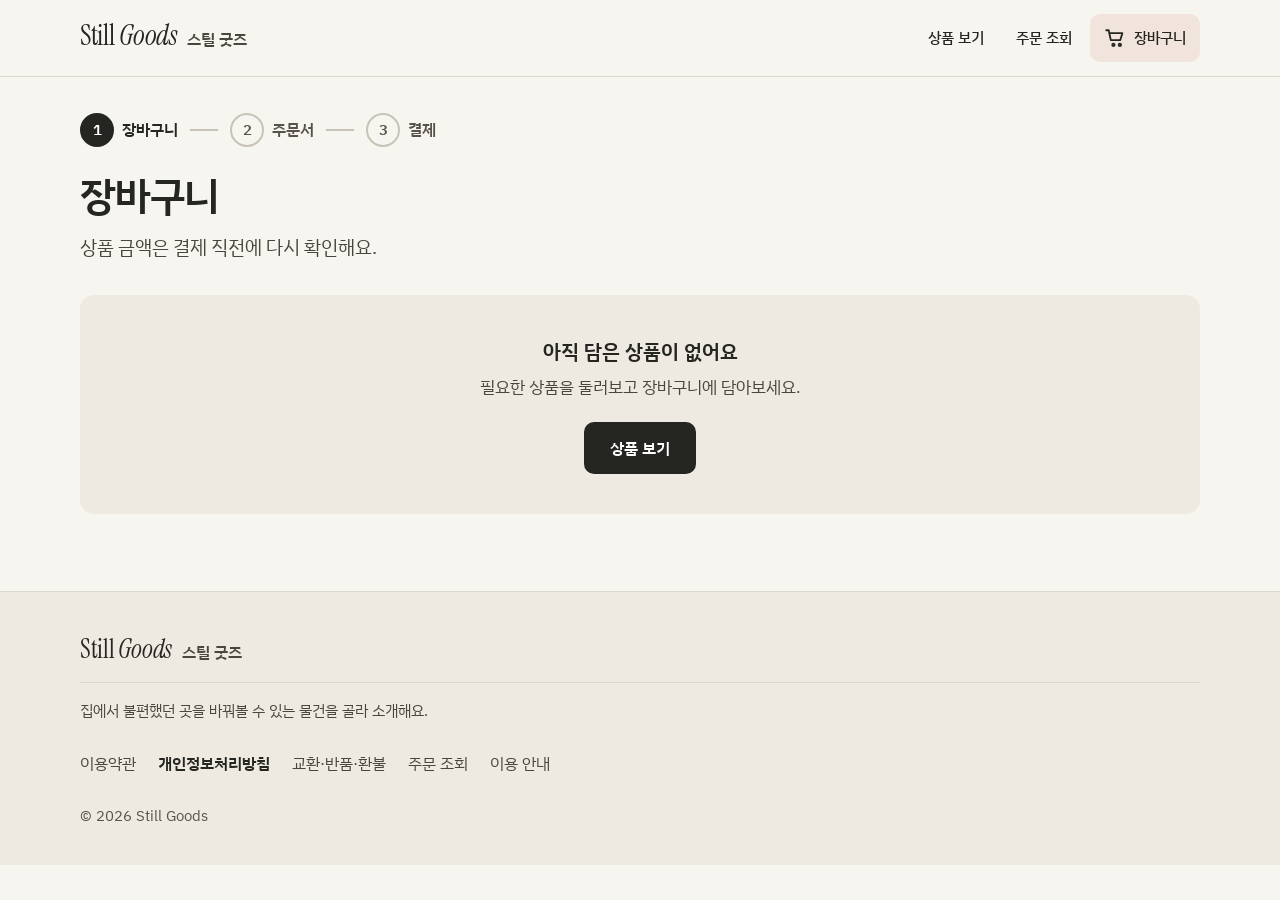
==== commit 11d8be09: "3~5판 문구 — 바닥 가게 설명 · 목록 소개 · 문제→해결 카드 5 · 장바구니 · 함께 담기 · 반품 배송비 문장(오너 문장 그대로) · 개인정보 행은 자문 전 숨김 Co-A" ====
--- a/cart.html
+++ b/cart.html
@@ -46,7 +46,7 @@
         <a class="btn wide" id="toCheckout" href="checkout.html"><span data-copy="cart.checkout">주문하기</span> <span class="arr" aria-hidden="true">→</span></a>
         <p class="note" id="cartSplit" data-copy="cart.split_note" hidden>상품마다 보내는 곳이 달라 따로 도착할 수 있어요.</p>
         <!-- 5판: 같은 곳에서 보내는 상품은 배송비가 한 번이라는 안내 — 문장은 copy-needed 4절(비면 숨김) -->
-        <p class="note" data-slot hidden><span data-copy="cart.bundle_note"></span></p>
+        <p class="note" data-slot hidden><span data-copy="cart.bundle_note">같은 공급사 상품은 배송비를 한 번만 내요.</span></p>
       </aside>
     </div>
   </div>
@@ -55,6 +55,7 @@
 <footer class="ft">
   <div class="wrap">
     <div class="ft-top"><a class="wm" href="index.html"><span class="wm-en">Still <i>Goods</i></span><span class="wm-ko" data-copy="brand.name_ko">스틸 굿즈</span></a></div>
+    <p class="ft-about" data-copy="footer.about">집에서 불편했던 곳을 바꿔볼 수 있는 물건을 골라 소개해요.</p>
     <nav class="ft-links" aria-label="약관과 안내" data-copy-aria="footer.links_aria"><a href="policy/terms.html" data-copy="footer.terms">이용약관</a><a href="policy/privacy.html"><b data-copy="footer.privacy">개인정보처리방침</b></a><a href="policy/refund.html" data-copy="footer.refund">교환·반품·환불</a><a href="order.html" data-copy="nav.order">주문 조회</a><a href="index.html#ask" data-contact hidden data-copy="nav.inquiry">문의하기</a><a href="LICENSES.md" data-copy="footer.info_link">이용 안내</a></nav>
     <dl class="biz" id="biz" hidden></dl>
     <p class="copy" data-copy="footer.copyright">© 2026 Still Goods</p>
--- a/assets/style.css
+++ b/assets/style.css
@@ -39,12 +39,13 @@
 /* ── 머리 ── */
 .hd{position:sticky;top:0;z-index:20;background:var(--bg);border-bottom:1px solid var(--line);padding-top:env(safe-area-inset-top)}
 .hd-row{display:flex;align-items:center;justify-content:space-between;gap:16px;min-height:76px}
-.wm{display:inline-flex;align-items:baseline;gap:10px;min-height:48px;padding-top:12px;white-space:nowrap}
+.wm{display:inline-flex;align-items:baseline;gap:10px;white-space:nowrap}   /* min-height 48 을 없앰 — baseline 정렬 상자는 글을 위쪽에 붙여 줄 중심보다 11.5px 떠 있었다(재서 확인 2026-10-30). 줄 중심 맞춤은 .hd-row 가 한다 */
+.nav-cart [data-icon],.nav-menu [data-icon]{display:flex}   /* 아이콘 svg 아래 글꼴 여백(baseline) 때문에 4.6px 떠 보이던 것 */
 .wm-en{font-family:var(--f-display);font-size:28px;line-height:1;letter-spacing:-.01em;color:var(--ink)}
 .wm-en i{font-style:italic}
 .wm-ko{font-size:16px;font-weight:600;color:var(--ink-2)}
 .nav{display:flex;align-items:center;gap:4px}
-.nav a{display:inline-flex;align-items:baseline;gap:8px;min-height:48px;padding:14px 14px 0;border-radius:var(--r-s);font-size:15px;font-weight:500;color:var(--ink)}
+.nav a{display:inline-flex;align-items:center;gap:8px;min-height:48px;padding:0 14px;border-radius:var(--r-s);font-size:15px;font-weight:500;color:var(--ink)}   /* 머리 한 줄은 전부 가운데 정렬 */
 .nav a.nav-cart{align-items:center;padding-top:0}
 .nav a:hover{background:var(--soft)}
 .nav a[aria-current="page"]{background:var(--green-soft);color:var(--green)}
@@ -99,17 +100,21 @@
 #problems:not([hidden]) + #guide{padding-top:24px}
 .note{margin:0;font-size:16px;line-height:1.6;color:var(--ink-3)}
 
-/* ── 홈: 브랜드 첫인상(4판 2차 — 글 + 여백. assets/hero.jpg 가 있을 때만 옆(폰은 아래)에 큰 사진 한 장) ── */
-.hero{padding:72px 0 0}   /* 띠 0 — 바탕은 쪽 배경 그대로 */
+/* ── 홈: 브랜드 첫인상(4판 2차 — 글 + 여백. config.json hero_photo 가 있을 때만 머리 아래 가로로 꽉 찬 띠, 사진은 띠 바닥 · 글은 그 위 — 오너 2026-10-30 "상단에 사진") ── */
+.hero{padding:72px 0 0}   /* 사진 없을 때: 띠 0 — 바탕은 쪽 배경 그대로 */
 .hero-row{display:grid;grid-template-columns:minmax(0,1fr);gap:clamp(24px,4vw,64px);align-items:center}
-.hero-row.has-photo{grid-template-columns:minmax(0,1fr) minmax(0,1.15fr)}
-.hero-en{max-width:14em;font-family:var(--f-display);font-size:clamp(44px,5.8vw,84px);font-weight:400;line-height:1.05;letter-spacing:-.02em;color:var(--ink)}
+.hero-t{position:relative;z-index:1}
+.hero-en{max-width:14em;font-family:var(--f-display);font-size:clamp(44px,5.8vw,84px);font-weight:400;line-height:1.05;letter-spacing:-.02em;color:var(--ink);text-wrap:balance}   /* 두 줄이 되면 쉼표 뒤에서 나뉘게(오너: "Small Changes, / Better Living.") — 글은 그대로 */
 .hero-ko{max-width:30em;margin-top:20px;font-size:clamp(17px,1.5vw,22px);font-weight:500;line-height:1.6;letter-spacing:-.01em;color:var(--ink-2)}   /* h1 태그 그대로 · 모양만 설명 글 */
 .hero-go{margin-top:28px}
 .btn.small.hero-go{min-height:52px;padding:0 24px}
-/* 사진 파일 그대로 — 칸을 채워 자름(object-fit:cover), 90% 맞춤 · 가공 · 글자 얹기 0 */
-.hero-photo{overflow:hidden;aspect-ratio:4/3;border-radius:var(--r-l);background:var(--soft-2)}
-.hero-photo img{width:100%;height:100%;max-width:none;object-fit:cover}
+/* 사진 있을 때(#hero.has-photo — app.js 가 onload 때 붙임, 5판 5차 2026-10-30 오너 "사진이 진짜"): 진짜 장면 사진 한 장(공급사 상세 사진에서 글자 없는 부분만 잘라냄, 860×645 = 4:3)이라
+   띠 전체에 늘이지 않고(1.7배 늘리면 흐려짐) 글 왼쪽 · 사진 오른쪽 두 칸 — 사진은 제 크기 근처로 보이고 글은 사진 위에 얹지 않는다(겹침 0). 글자 얹기 · 가공 0 */
+.hero.has-photo{padding:56px 0 8px}
+.hero.has-photo .hero-row{grid-template-columns:minmax(0,10fr) minmax(0,11fr)}
+.hero.has-photo .hero-t{max-width:none}
+.hero-photo{aspect-ratio:860/645;border-radius:var(--r-l);overflow:hidden;background:var(--bg-2)}
+.hero-photo picture,.hero-photo img{display:block;width:100%;height:100%;max-width:none;object-fit:cover;object-position:center}
 
 /* ── 홈: 분야(4판 2차 — 사진이 칸 전체 · 이름은 사진 아래 작은 글. 상자 0) ── */
 .cats{list-style:none;margin:0;padding:0;display:grid;grid-template-columns:repeat(auto-fit,minmax(150px,1fr));gap:16px}
@@ -163,12 +168,14 @@
 .card:hover{border-color:var(--line-2)}
 .card:hover .card-name{text-decoration:underline;text-underline-offset:4px;text-decoration-color:var(--line-2)}
 .card-info{display:flex;flex-direction:column;gap:6px;padding:12px 14px 14px}
+.card-t{height:45px;overflow:hidden}   /* 이름 칸 = 15px × 1.5 × 2줄 고정 → 값 줄이 한 줄의 카드 모두 같은 높이(오너 2026-10-30 "가격 라인이 안 맞음") */
 .card-name{font-size:15px;font-weight:500;line-height:1.5;display:-webkit-box;-webkit-line-clamp:2;-webkit-box-orient:vertical;overflow:hidden}
+.card.has-sub .card-name{-webkit-line-clamp:1}   /* 세트: 이름 1줄 + 구성 1줄 */
 .card-price{display:flex;flex-direction:column;align-items:flex-start;gap:2px}
 .card-price b{font-family:var(--f-mono);font-size:16px;font-weight:600;font-variant-numeric:tabular-nums}
-.card-ship{display:block;font-size:13px;font-weight:500;color:var(--ink-3)}   /* 값 아래 줄(같은 줄 '·' 0) */
+/* 카드에 배송비 · 무료 기준 글 0(오너 2026-10-30) — 상세 값 옆(.ship-fee) · 배송 줄 · 장바구니에서 보인다 */
 .card-unit{font-size:15.5px;color:var(--ink-2);font-variant-numeric:tabular-nums}
-.card-sub{margin-top:-2px;font-size:15px;line-height:1.5;color:var(--ink-2)}
+.card-sub{display:block;font-size:15px;line-height:1.5;color:var(--ink-2);white-space:nowrap;overflow:hidden;text-overflow:ellipsis}
 .card .tags{gap:4px}
 .card .tag{padding:1px 7px;border-radius:6px}
 /* 한 줄 약속 — 홈 첫 줄(문구가 올 때까지 숨김) */
@@ -208,6 +215,7 @@
 .ft .wrap{display:flex;flex-direction:column;gap:16px}
 .ft-top{display:flex;flex-wrap:wrap;align-items:baseline;gap:10px 14px;padding-bottom:16px;border-bottom:1px solid var(--line)}
 .ft-top .wm-en{font-size:26px}
+.ft-about{margin:0;max-width:40em;font-size:15px;line-height:1.6;color:var(--ink-2)}   /* 바닥 가게 설명(footer.about — 3~5판 2026-10-30 오너 문장) */
 .ft-links{display:flex;flex-wrap:wrap;gap:0 22px}
 .ft-links a{display:inline-flex;align-items:center;min-height:48px;font-size:16px;color:var(--ink-2)}
 .ft-links a:hover,.ft-links a[aria-current="page"]{color:var(--ink);text-decoration:underline;text-underline-offset:4px}
@@ -234,7 +242,7 @@
   .nav .nav-cart{min-width:48px;justify-content:center;padding:0 12px}
   .nav-cart-t{position:absolute;width:1px;height:1px;margin:-1px;padding:0;overflow:hidden;clip:rect(0 0 0 0);white-space:nowrap;border:0}
   .nav-menu{display:inline-flex;padding:0 12px;font-size:16px}
-  .hero-row,.hero-row.has-photo{grid-template-columns:minmax(0,1fr)}
+  .hero-row{grid-template-columns:minmax(0,1fr)}
   .probs.many{grid-template-columns:minmax(0,1fr)}
   /* 분야: 가로로 넘기는 한 줄 — 칸 폭 150px · 좌우 --gut 안쪽 여백으로 오른쪽 끝에 다음 칸이 살짝 보이게 */
   .cats{display:flex;gap:12px;margin:0 calc(-1 * var(--gut));padding:0 var(--gut) 4px;overflow-x:auto;scroll-snap-type:x mandatory;scroll-padding:0 var(--gut);scrollbar-width:none;-webkit-overflow-scrolling:touch}
@@ -247,7 +255,12 @@
   body{font-size:17px}
   .hero{padding:40px 0 0}
   .hero-ko{margin-top:14px}
+  .hero-en-l2{display:block}   /* 폰: 쉼표 뒤 둘째 조각을 새 줄로(데스크톱은 한 줄) */
   .hero-go{display:flex;width:100%}
+  /* 폰: 글 아래에 사진이 가로로 꽉(양쪽 여백까지) · 모서리 0 — 글은 사진 위에 얹지 않는다 */
+  .hero.has-photo{padding:36px 0 0}
+  .hero.has-photo .hero-row{grid-template-columns:minmax(0,1fr);gap:28px}
+  .hero-photo{margin:0 calc(-1 * var(--gut));border-radius:0}
   .h2{font-size:20px}
   .wm{gap:8px}
   .wm-en{font-size:25px}
